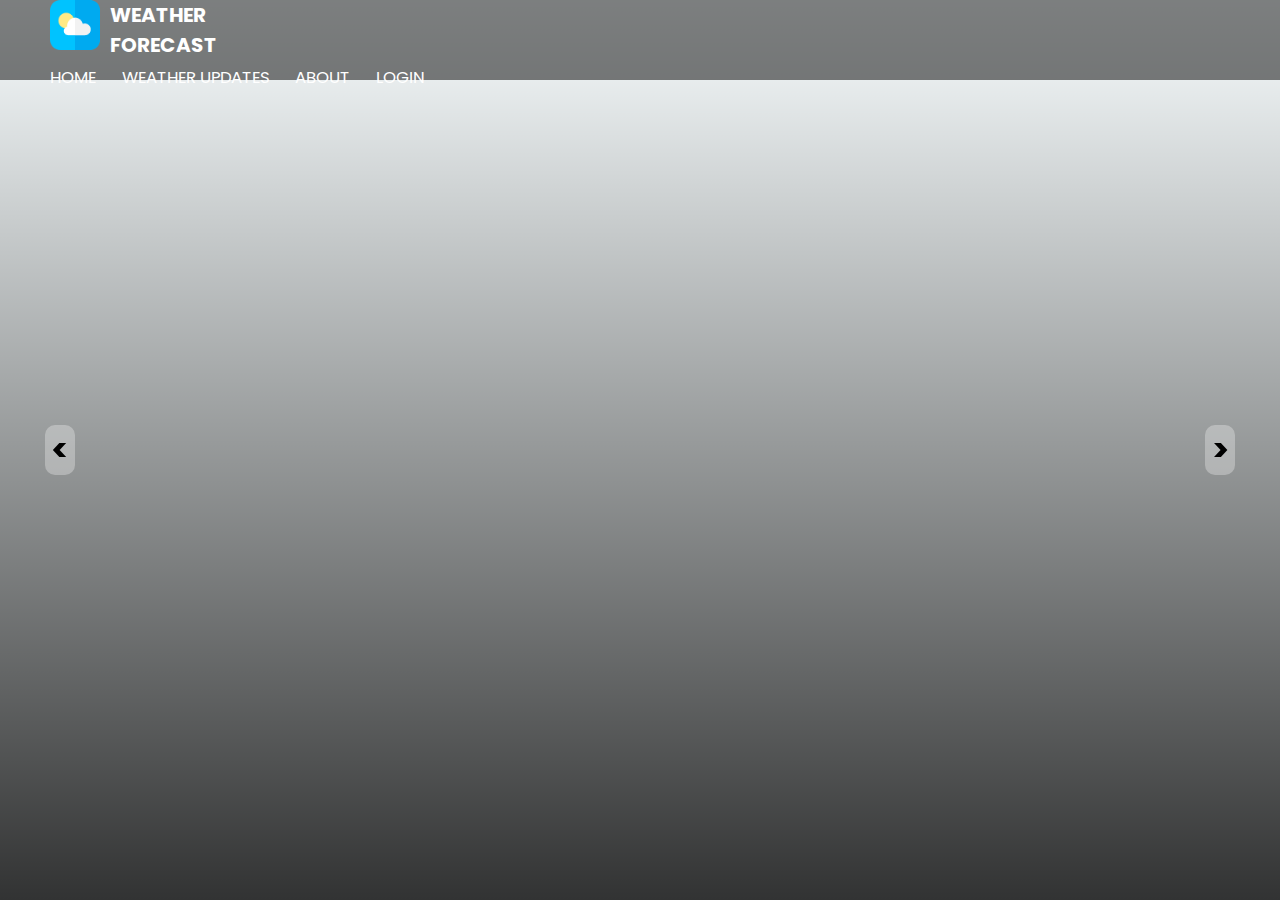
==== index.html @ 63fbf689 "Started making Index page" ====
<!DOCTYPE html>
<html lang="en">
<head>
    <meta charset="UTF-8">
    <meta name="viewport" content="width=device-width, initial-scale=1.0">
    <title>Weather Forecast</title>
    <link rel="stylesheet" href="style.css">
    <link rel="stylesheet" href="https://cdn.jsdelivr.net/npm/bootstrap-icons@1.11.3/font/bootstrap-icons.min.css">
</head>
<body>
    <header>
        <div class="logo">
            <img src="images/logo.png">
            <h1>WEATHER<br>FORECAST</h1>
        </div>

        <nav>
            <ul>
                <li><a href="./index.html">HOME</a></li>
                <li><a href="./Weatherupdates.html">WEATHER UPDATES</a></li>
                <li><a href="./about.html">ABOUT</a></li>
                <li><a href="./login.html">LOGIN</a></li>
                </ul>
            <img src="images/icons8-menu-32.png" alt="" srcset="" onclick="menubar()">
        </nav>
    </header>

    <div class="slider">
        <div class="slide-contain">
        <div class="container" style="
    background-image: url(images/tokyo1.webp);">
            <div class="information">
                <h2 id="City">TOKYO</h2>
                <p>Tokyo has a humid subtropical climate and four distinct seasons. The summer months (June to August) are hot and sticky due to an unpleasant level of humidity, while winters (December to February) can get fairly cold
                </p>
                <button class="btn">Get Started</button>
            </div>

            <div class="weatherdetails">
                <div class="detail">
                    <img src="images/thermometer.png" alt="">
                    <h1>Temperature</h1>
                    <h3 id="temp1">30°C</h3>
                </div>
                <div class="detail">
                    <img src="images/humidity.png" alt="">
                    <h1>Humidity</h1>
                    <h3 id="humidity1">40%</h3>
                </div>
                <div class="detail" style="margin-top: 4vw;">
                    <img src="images/windy.png" alt="">
                    <h1>Wind Speed</h1>
                    <h3 id="speed1">20kmph</h3>
                </div>
                <div class="detail" style="margin-top: 4vw;">
                    <img src="images/airpressure.png" alt="">
                    <h1>Air pressure</h1>
                    <h3 id="pressure1">0</h3>
                </div>
            </div> 
        </div>

        <div class="container" style="
    background-image: url(images/mumbai.webp);">
            <div class="information">
                <h2 id="City">MUMBAI</h2>
                <p>Tokyo has a humid subtropical climate and four distinct seasons. The summer months (June to August) are hot and sticky due to an unpleasant level of humidity, while winters (December to February) can get fairly cold
                </p>
                <button class="btn">Get Started</button>
            </div> 

            <div class="weatherdetails">
                <div class="detail">
                    <img src="images/thermometer.png" alt="">
                    <h1>Temperature</h1>
                    <h3 id="temp2">30°C</h3>
                </div>
                <div class="detail">
                    <img src="images/humidity.png" alt="">
                    <h1>Humidity</h1>
                    <h3 id="humidity2">40%</h3>
                </div>
                <div class="detail" style="margin-top: 4vw;">
                    <img src="images/windy.png" alt="">
                    <h1>Wind Speed</h1>
                    <h3 id="speed2">20kmph</h3>
                </div>
                <div class="detail" style="margin-top: 4vw;">
                    <img src="images/airpressure.png" alt="">
                    <h1>Air pressure</h1>
                    <h3 id="pressure2">0</h3>
                </div>
            </div>
        </div>

        <div class="container" style="
    background-image: url(images/new_york.jpg);">
            <div class="information">
                <h2 id="City">CALIFORNIA</h2>
                <p>Tokyo has a humid subtropical climate and four distinct seasons. The summer months (June to August) are hot and sticky due to an unpleasant level of humidity, while winters (December to February) can get fairly cold
                </p>
                <button class="btn">Get Started</button>
            </div>

            <div class="weatherdetails">
                <div class="detail">
                    <img src="images/thermometer.png" alt="">
                    <h1>Temperature</h1>
                    <h3 id="temp3">30°C</h3>
                </div>
                <div class="detail">
                    <img src="images/humidity.png" alt="">
                    <h1>Humidity</h1>
                    <h3 id="humidity3">40%</h3>
                </div>
                <div class="detail" style="margin-top: 4vw;">
                    <img src="images/windy.png" alt="">
                    <h1>Wind Speed</h1>
                    <h3 id="speed3">20kmph</h3>
                </div>
                <div class="detail" style="margin-top: 4vw;">
                    <img src="images/airpressure.png" alt="">
                    <h1>Air pressure</h1>
                    <h3 id="pressure3">0</h3>
                </div>
            </div> 
        </div>
    </div>
    <div class="position">
        <div class="left" onclick="previous()"><h1> < </h1></div>
        <div class="right" onclick="nextt()"><h1>></h1></div>
    </div>

</div>
---- style.css ----
@import url('https://fonts.googleapis.com/css2?family=Poppins:ital,wght@0,100;0,200;0,300;0,400;0,500;0,600;0,700;0,800;0,900;1,100;1,200;1,300;1,400;1,500;1,600;1,700;1,800;1,900&display=swap');

*{
    margin: 0;
    padding: 0;
    box-sizing: border-box;
    font-family: "Poppins";
}
body{
    background-color: rgb(249, 254, 255);
}


/* ------INDEX------------*/



/* -----Navigation Bar------- */

.flexbox{
    display: flex;
    justify-content: center;
    align-items: center;
}
header{
    padding: 0 50px;
    width: 100%;
    height:80px;
    /* display: flex;
    justify-content: space-between; */
    align-items: center;
    background-color: rgba(0,0,0,.5);
    position: absolute;
    z-index: 10;
}
.logo{
    display: flex;
    /* align-items: center; */
    gap:10px;
}
.logo img{
    width: 50px;
    height: 50px;
}
.logo h1{
    font-size: 20px;
    color:white;
}

nav{
    width:auto;
}

nav ul{
    list-style: none;
    border-radius: 10px;
    display: flex;
    gap:2vmax;
}
nav ul li{
    display: inline-block;
    padding: 5px 0vmax;
    position: relative;
}
nav ul li::before{
    content:'';
    position: absolute;
    width: 0px;
    height: 2px;
    background-color: #FF5656;
    bottom: 0;
    left: 0px;
    border-radius: 20px;
    transition: .5s;
}
nav ul li:hover::before{
    width: 100%;
}
nav ul li a{
    text-decoration: none;
    color: white;
    font-size: 1.3vmax;
    transition: .5s;
}
nav ul li:hover a{
    color: #FF5656;
}

nav img{
    background-color: rgba(0,0,0,0.5);
    border-radius: 50%;
    width: 35px;
    height: 35px;
    transition: 0.5s;
    position: absolute;
    margin-top: -15px;
    padding: 4px;
    display: none;
    margin-left: -8vw;
}
nav img:hover{
    background-color: rgba(0,0,0,0.7);
}

@media (max-width:800px) {
    nav ul li{
        display: block;
    }
    nav ul{
        position: absolute;
        margin-left: -15vmax;
        text-align: center;
        margin-top: 20px;
        backdrop-filter: blur(5px);
        background-color: rgba(255,255,255,.1);
        height: auto;
        width:132px;
        display: none;
    }
    nav ul li a{
        font-size: 12px;
    }
    nav img{
        display: block;
    }
    
}
.slider{
    width: 100%;
    height:100vh;
    position: relative;
    display: flex;
    justify-content: center;
    align-items: center;
    overflow: hidden;
}
.container{
    width: 100vw;
    height:100%;
    background-size: cover;
    display: flex;
    justify-content: center;
    align-items: center;
    gap: 1vw;
    position: relative;
    z-index: 0;
    overflow: hidden;
}
.slide-contain{
    width: 300vw;
    height:100vh;
    display: flex;
    position: absolute;
    transition: 1s;
    transition-timing-function: ease-in-out;
    left: 0;
}
.container::before,.updatecontainer::before{
    content: '';
    position: absolute;
    width: 100%;
    height: 100%;
    background: linear-gradient(transparent,rgba(0,0,0,.8));
    z-index: -1;
    animation: glowup .5s linear forwards;
}
@keyframes glowup {
    0%{
        opacity: 0;
        transform: translateY(40px);
    }
    100%{
        transform: translateX(0px);
        opacity: 1;
    }
}

.information{
    width: 50vmax;
    color:white;
    padding: 20px;
    margin-top: 170px;
    animation: glowup .5s ease-in-out forwards;
    opacity: 0;
    animation-delay: 0.5s;
}
.information h2{
    font-size: 5vmax;
    padding-bottom: 20px;
}

.information p{
    font-size: 1.4vmax;
    text-align: justify;
}
button.btn{
    float:right;
    width: 200px;
    height:35px;
    border-radius: 30px;
    border: 1px solid white;
    background-color: rgba(0,0,0,.2);
    backdrop-filter: blur(10px);
    color:white;
    margin-top: 30px;
    font-size: 20px;
    transition: .5s;
}
button.btn:hover{
    background-color: #ff3232;
}

.weatherdetails{
    /* display: grid;
    grid-template-columns: 20vw 20vw; */
    margin-top: 170px;
    color:white;
    animation: glowup .5s ease-in-out forwards;
    animation-delay: 1s;
    opacity: 0;
}

.weatherdetails .detail{
    width: 20vw;
    height:150px;
    display: flex;
    justify-content: center;
    align-items: center;
    flex-direction: column;
}
.weatherdetails .detail img{
    width:5vmax;
    height: 5vmax;
    color:white;
}
.weatherdetails .detail h1{
    font-size: 2vmax;
    margin-top: 5px;
}
.weatherdetails .detail h3{
    font-size: 3vmax;
    margin-top: 5px;
}
.slider .position{
    position: absolute !important;
    display: flex;
    justify-content: space-between;
    width: 93vw;
}
.slider .position div{
    background-color: rgba(255,255,255,0.3);
    width:30px;
    height: 50px;
    display: flex;
    justify-content: center;
    align-items: center;
    border-radius: 10px;
    transition: .5s;
}
.slider .position div:hover{
    background-color: rgba(255,255,255,0.5);
}
.slider .position div h1{
    pointer-events: none;
}

@media (max-width:800px) {
    .container{
        flex-direction: column;
        gap: 0;
    }
    .container .information{
        margin-top: 70px;
    }
    .container .information{
        width: 80vw;
    }
    .container .information p{
        font-size: 2.2vmax;
    }
    .container .weatherdetails{
        grid-template-columns: 20vw 20vw 20vw 20vw;
        margin-top: 0;

    }
    .container .weatherdetails .detail{
        margin-top: 0 !important;
    }
}
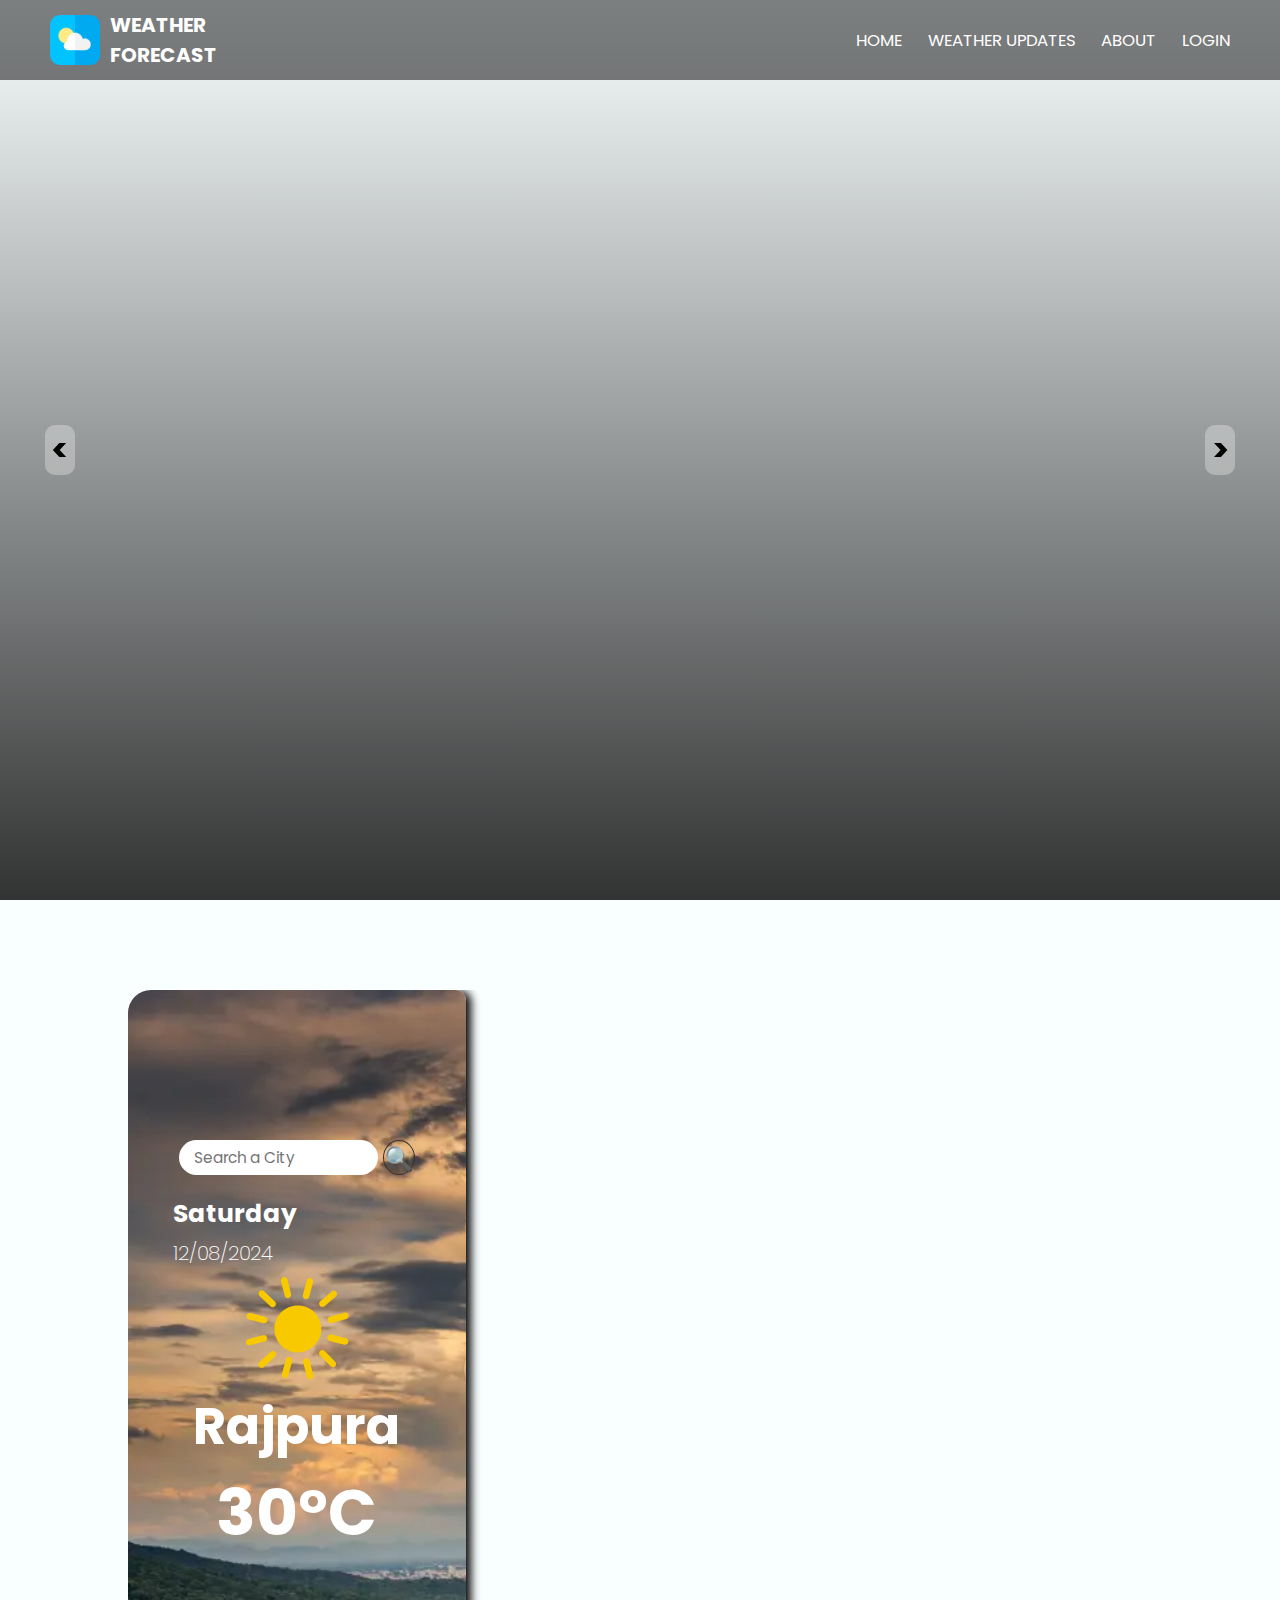
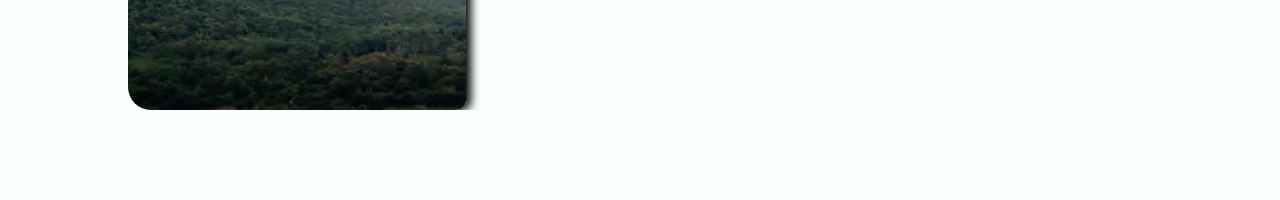
==== commit cd2bb5ca: "Enchanced the previous code by managing the grid and added the searchbox" ====
--- a/index.html
+++ b/index.html
@@ -130,5 +130,33 @@
         <div class="left" onclick="previous()"><h1> < </h1></div>
         <div class="right" onclick="nextt()"><h1>></h1></div>
     </div>
+</div>
 
-</div>+<div class="weather-section">
+    <div class="template flexbox">
+        <div class="box flexbox">
+            <div class="searchbox flexbox">
+                <form action=""><input type="text" placeholder="Search a City" id="cityname"></form><div class="search" id="searchbtn"><h4>&#128269;</h4></div>
+            </div>
+
+            <div class="date">
+                <h2 class="day" style="font-size: 25px; font-weight: 700; margin-top: 20px;" id="day1">Saturday</h2>
+                <h2 id="date1">12/08/2024</h2>
+            </div>
+
+            <div class="weatherimage flexbox">
+                <img src="images/clear.svg" alt="" id="weatherimg">
+            </div>
+
+            <div class="city" id="cityname">
+                <h1 id = "city">Rajpura</h1>
+            </div>
+            <div class="temperature" id="temp">
+                <h1>30°C</h1>
+            </div>
+        </div>
+    </div>
+</div>
+
+</body>
+</html>--- a/style.css
+++ b/style.css
@@ -26,8 +26,8 @@
     padding: 0 50px;
     width: 100%;
     height:80px;
-    /* display: flex;
-    justify-content: space-between; */
+    display: flex;
+    justify-content: space-between;
     align-items: center;
     background-color: rgba(0,0,0,.5);
     position: absolute;
@@ -35,7 +35,7 @@
 }
 .logo{
     display: flex;
-    /* align-items: center; */
+    align-items: center;
     gap:10px;
 }
 .logo img{
@@ -211,8 +211,8 @@
 }
 
 .weatherdetails{
-    /* display: grid;
-    grid-template-columns: 20vw 20vw; */
+    display: grid;
+    grid-template-columns: 20vw 20vw;
     margin-top: 170px;
     color:white;
     animation: glowup .5s ease-in-out forwards;
@@ -287,3 +287,149 @@
         margin-top: 0 !important;
     }
 }
+
+
+.weather-section{
+    width: 100%;
+    height:100vh;
+    display: flex;
+    justify-content: center;
+    align-items: center;
+}
+.template{
+    width: 80%;
+    height:80%;
+    border-radius: 23px;
+    overflow: hidden;
+    position: relative;
+    animation: appear linear;
+    animation-timeline: view();
+    animation-range: entry 0 cover 24%;
+}
+
+.box{
+    width: 33%;
+    height: 80vh;
+    background: url(images/sunnyimage.webp);
+    background-size: cover;
+    border-radius: 10px;
+    box-shadow: 5px 1px 10px black;
+    padding: 0px 5%;
+    flex-direction: column;
+    position: absolute;
+    left: 0;
+    z-index: 2;
+}
+.searchbox{
+    gap:2%;
+    margin-top:0px;
+    margin-top: 0px;
+    width: 100%;
+}
+.searchbox form{
+    width: 100%;
+}
+.searchbox form input{
+    border: none;
+    width: 100%;
+    height:35px;
+    border-radius: 20px;
+    padding-left: 15px;
+    font-size: 1.2vmax;
+}
+.searchbox div{
+    width: 35px;
+    height: 35px;
+    font-size: 24px;
+    border-radius: 50%;
+    border:1px solid #333;
+    transition: .5s;
+}
+.searchbox div h4{
+    pointer-events: none;
+}
+.searchbox div:hover{
+    background-color: #ff3232;
+}
+.weatherimage{
+    margin-top: 0px;
+    height: 120px;
+}
+.weatherimage img{
+    width:150px;
+    height: auto;
+}
+
+.date h2{
+    color: white;
+    font-size: 20px;
+    font-weight: 200;
+    margin-left: -50%;
+    pointer-events: none;
+    margin-top: 5px;
+}
+
+.city h1{
+    color: white;
+    pointer-events: none;
+    font-size: 4vmax;
+}
+
+.temperature h1{
+    font-size: 5vmax;
+    color:white;
+    pointer-events: none;
+    margin-top: 0px;
+}
+
+
+
+
+
+
+
+
+/* -----About------- */
+
+.about-container{
+    width: 100%;
+    height: 100vh;
+    background: url(images/sunnyimage.jpg);
+    background-size: cover;
+    padding: 80px;
+    color: white;
+}
+.about-container .precise{
+    width: 40vw;
+    margin-top: 80px;
+}
+.precise h1{
+    font-size: 4vmax;
+    padding: 20px 0;
+    line-height: 60px;
+}
+.precise h1 span{
+    color:#ffa6a6;
+}
+.precise p{
+    font-size: 2vmax;
+    line-height: 34px;
+}
+.about-container .weather-image{
+    margin-top: 80px;
+}
+.about-container .weather-image img{
+    width: 35vw;
+}
+
+/* -----Weather-update------- */
+
+.updatecontainer{
+    width: 100%;
+    min-height: 100vh;
+    background: url(images/loginbackground.jpg);
+    background-size: cover;
+    position: relative;
+    z-index: -4;
+    overflow: hidden;
+}
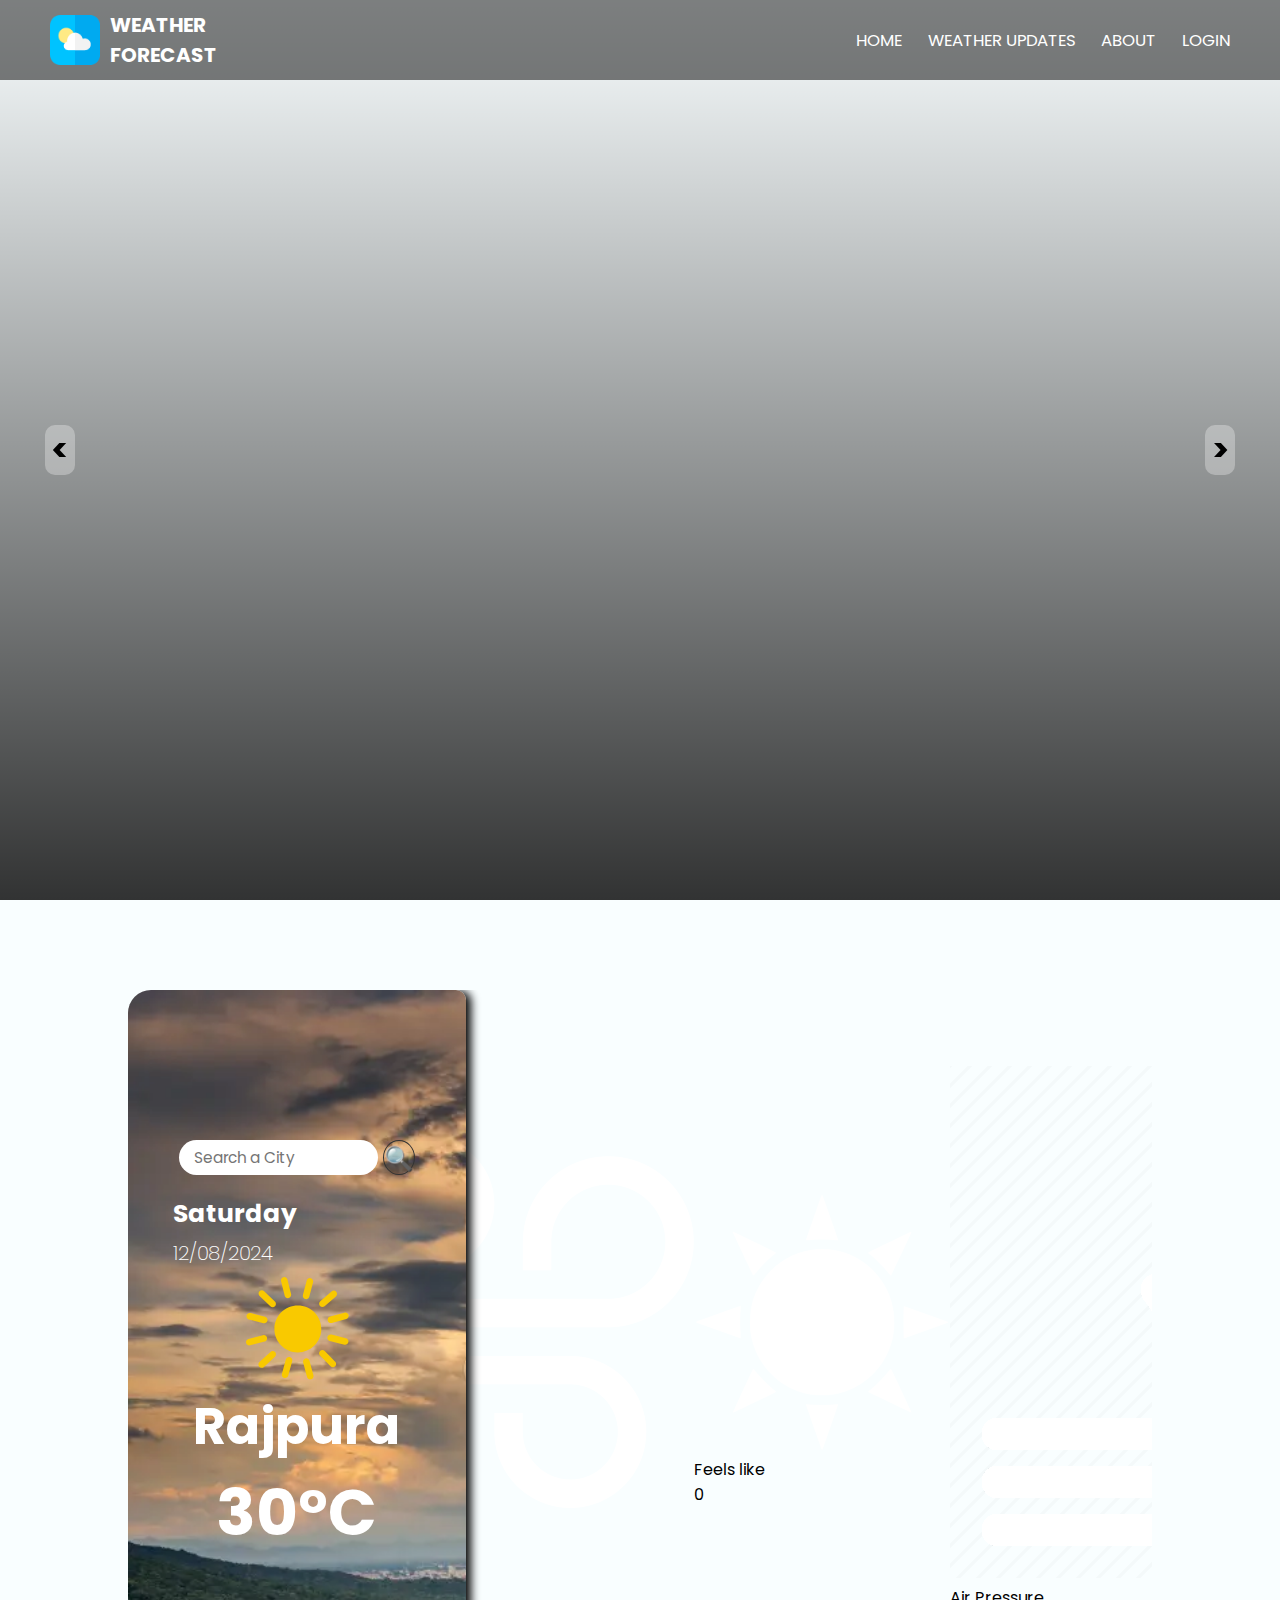
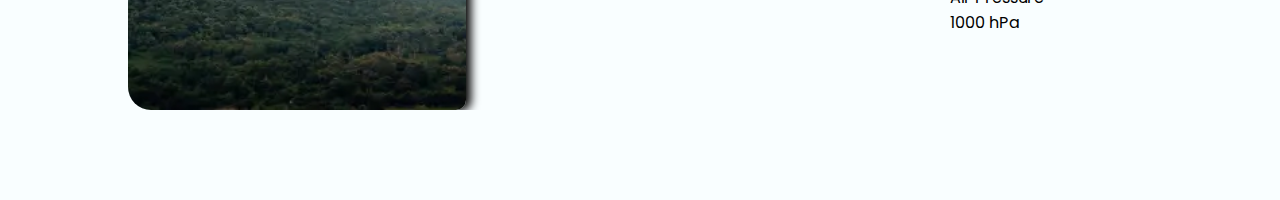
==== commit 642da94b: "Added the Weather Details" ====
--- a/index.html
+++ b/index.html
@@ -155,7 +155,49 @@
                 <h1>30°C</h1>
             </div>
         </div>
+
+        <div class="fourdays flexbox">
+            <h1 style="font-size: 3vmax;"><u>Weather Details</u></h1>
+            <div class="info flexbox">
+                <div class="detail">
+                    <img src="images/cloud.png" alt="">
+                    <p style="font-size: 2vmax;" id="clouds">Mostly Sunny</p>
+                </div>
+
+                <div class="detail">
+                    <img src="images/humidity.png" alt="">
+                    <pre>humidity</pre>
+                    <p id="humidity">40%</p>
+                </div>
+
+                <div class="detail">
+                    <img src="images/windy.png" alt="">
+                    <pre>Wind Speed</pre>
+                    <p id="speed">20kmph</p>
+                </div>
+
+                <div class="detail">
+                    <img src="images/uv.png" alt="">
+                    <pre>Feels like</pre>
+                    <p id="uv">0</p>
+                </div>
+
+                <div class="detail">
+                    <img src="images/airpressure.png" alt="">
+                    <pre>Air Pressure</pre>
+                    <p id="pressure">1000 hPa</p>
+                </div>
+
+                <div class="detail">
+                    <img src="images/visible.png" alt="">
+                    <pre>Visibility</pre>
+                    <p id="Visibility">5km</p>
+                </div>
+            </div>
+
     </div>
+
+</div>
 </div>
 
 </body>
--- a/style.css
+++ b/style.css
@@ -421,6 +421,45 @@
 .about-container .weather-image img{
     width: 35vw;
 }
+.Goalsection{
+    width: 100%;
+    height:auto;
+    padding-top: 40px;
+    padding-bottom: 70px;
+    flex-direction: column;
+    font-size: 1.4vmax;
+}
+.ourstory{
+    gap:10vw;
+    padding-top: 50px;
+}
+.ourstory .info{
+    width: 40vw;
+}
+.ourstory .info h1{
+    font-size: 2.4em;
+}
+.ourstory .info p{
+    font-size: 1em;
+    padding-top: 20px;
+    text-align: left;
+}
+.ourstory .info ul{
+    padding-top: 20px;
+    margin-left: 2vw;
+}
+.ourstory .info ul li{
+    font-size: 1em;
+}
+.ourstory .image img{
+    width: 27vw;
+    border-radius: 20px;
+    transition: .5s;
+}
+.ourstory .image img:hover{
+    box-shadow: 2px 2px 10px black;
+}
+
 
 /* -----Weather-update------- */
 
@@ -433,3 +472,106 @@
     z-index: -4;
     overflow: hidden;
 }
+
+
+/* ------------login-------*/
+.login-container{
+    width: 100%;
+    height:100vh;
+    background: url(images/yo.gif);
+    background-size: cover;
+    display: flex;
+    justify-content: center;
+    align-items: center;
+    position: relative;
+}
+
+
+.center{
+    margin-top: 70px;
+    width: 400px;
+    background: rgba(0,0,0,0.1);
+    backdrop-filter: blur(20px);
+    border-radius: 10px;
+    box-shadow: 10px 10px 15px rgba(0,0,0,0.05);
+    border: 1px solid white;
+}
+
+.center h1{
+    text-align: center;
+    padding: 20px 0;
+    border-bottom: 1px solid silver;
+    color: white;
+}
+.center form{
+    padding: 0 40px;
+    box-sizing: border-box;
+}
+form .txt_field{
+    position: relative;
+    border-bottom: 2px solid #adadad;
+    margin: 30px 0;
+}
+.txt_field input{
+    width: 100%;
+    padding: 0 5px;
+    height: 40px;
+    font-size: 16px;
+    border: none;
+    background: none;
+    outline: none;
+    color: white;
+}
+.txt_field input::placeholder{
+    color:white;
+}
+.txt_field span{
+    content: '';
+    position: absolute;
+    top: 40px;
+    left: 0;
+    width: 0%;
+    height: 2px;
+    background: #2691d9;
+    transition: .5s;
+}
+.txt_field:hover span{
+    width: 100%;
+}
+.pass{
+    margin: -5px 0 20px 5px;
+    color: #ffffff;
+    cursor: pointer;
+}
+.pass:hover{
+    text-decoration: underline;
+}
+input[type="submit"]{
+    width: 100%;
+    height: 50px;
+    border: 1px solid;
+    background: #2691d9;
+    border-radius: 25px;
+    font-size: 18px;
+    color: #e9f4fb;
+    font-weight: 700;
+    cursor: pointer;
+    outline: none;
+}
+input[type="submit"]:hover{
+    border-color: #2691d9;
+    transition: .5s;
+}
+.signup_link{
+    margin: 30px 0;
+    text-align: center;
+    font-size: 16px;
+    color: #b8b8b8;
+}
+.signup_link a{
+    color: #2691d9;
+    text-decoration: none;
+}
+.signup_link a:hover{
+    text-decoration: underline;
+}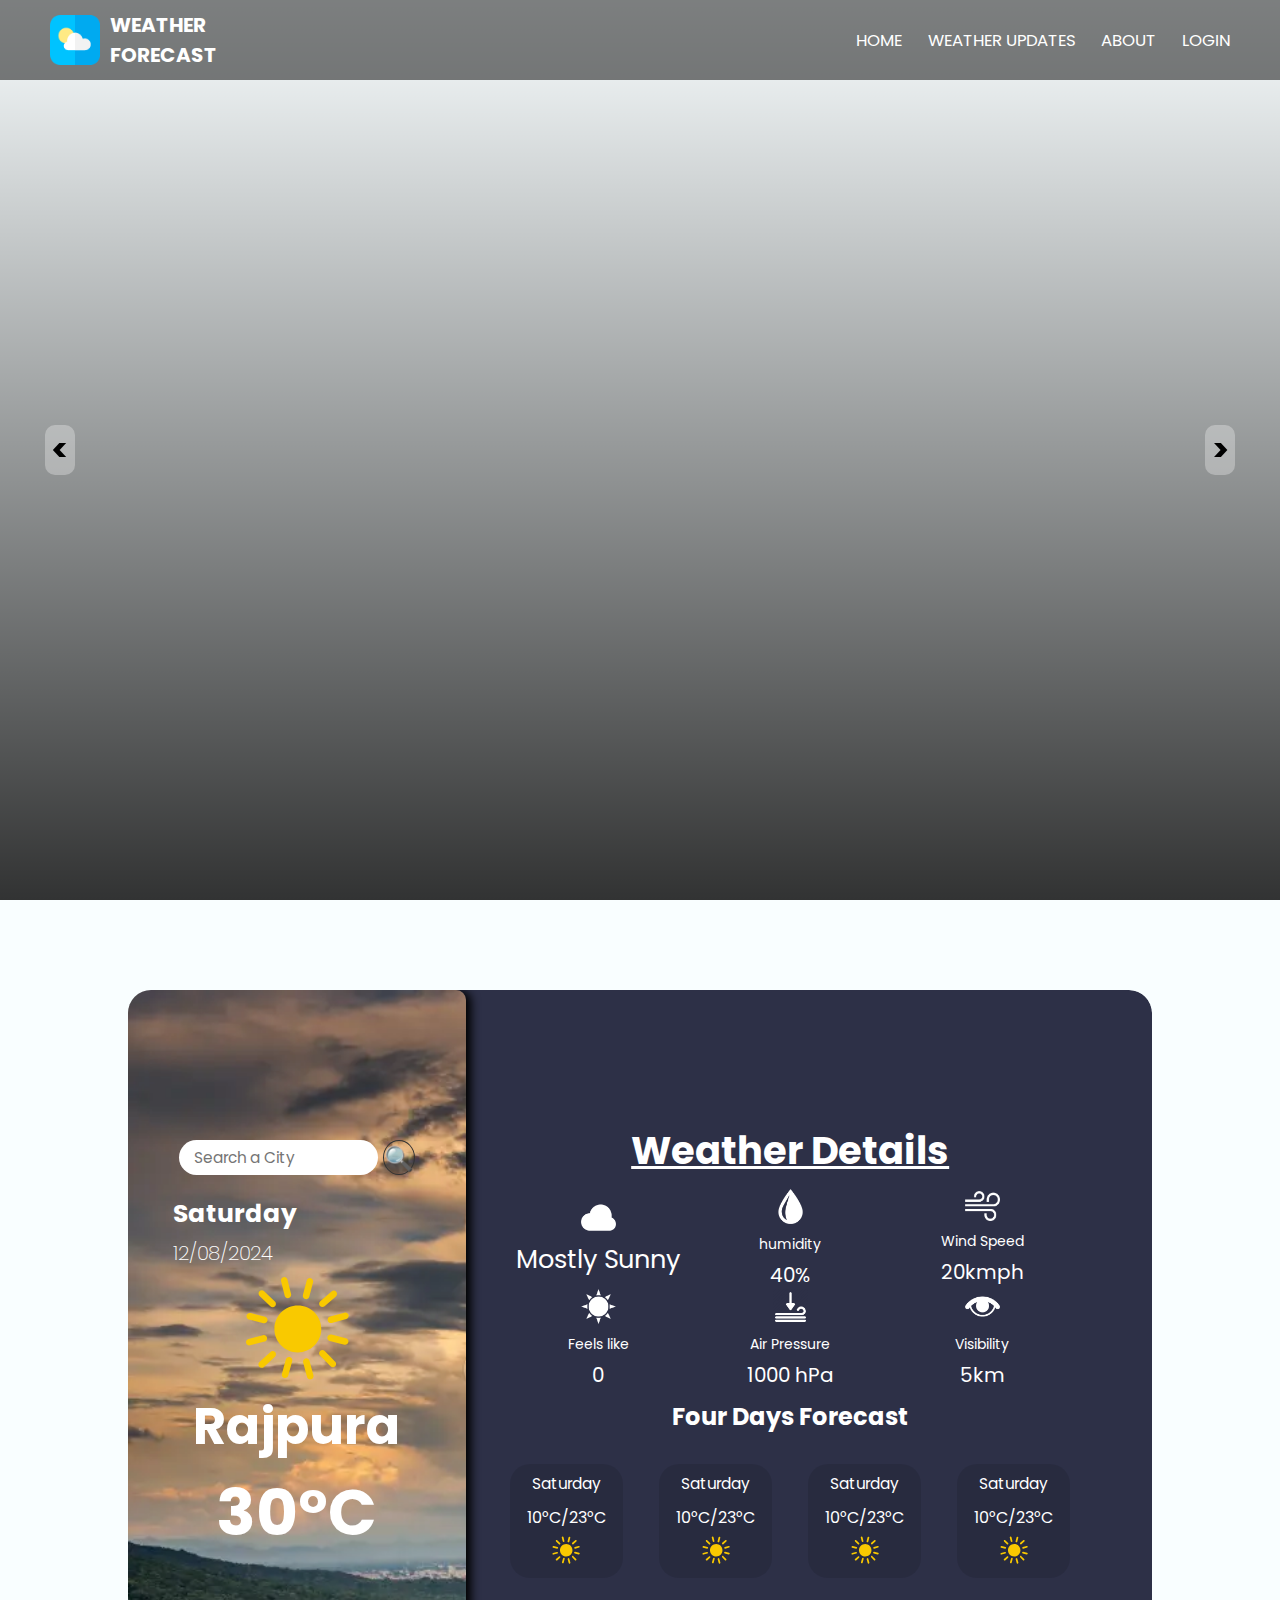
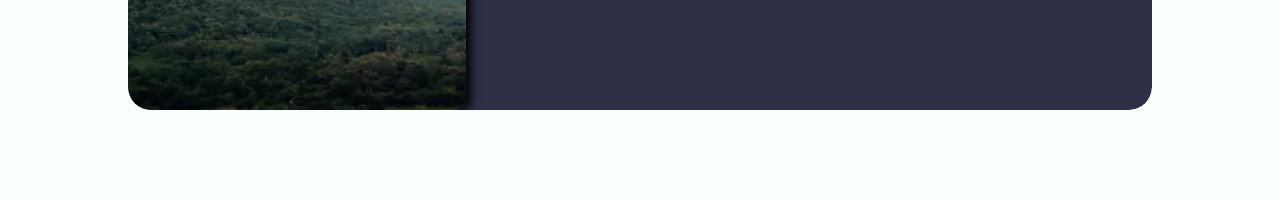
==== commit 7be13dd2: "Created the four days forecast page" ====
--- a/index.html
+++ b/index.html
@@ -17,7 +17,7 @@
         <nav>
             <ul>
                 <li><a href="./index.html">HOME</a></li>
-                <li><a href="./Weatherupdates.html">WEATHER UPDATES</a></li>
+                <li><a href="./weather-update.html">WEATHER UPDATES</a></li>
                 <li><a href="./about.html">ABOUT</a></li>
                 <li><a href="./login.html">LOGIN</a></li>
                 </ul>
@@ -194,7 +194,33 @@
                     <p id="Visibility">5km</p>
                 </div>
             </div>
-
+            <h2 class="heading">Four Days Forecast</h2>
+                <div class="forecast flexbox">
+                    
+                    <div class="weatherday flexbox">
+                        <p class="day">Saturday</p>
+                        <p class="temperature"><span class="lower">10°C</span>/<span class="upper">23°C</span></p>
+                        <img src="images/clear.svg" alt="">
+                    </div>
+
+                    <div class="weatherday flexbox">
+                        <p class="day">Saturday</p>
+                        <p class="temperature"><span class="lower">10°C</span>/<span class="upper">23°C</span></p>
+                        <img src="images/clear.svg" alt="">
+                    </div>
+
+                    <div class="weatherday flexbox">
+                        <p class="day">Saturday</p>
+                        <p class="temperature"><span class="lower">10°C</span>/<span class="upper">23°C</span></p>
+                        <img src="images/clear.svg" alt="">
+                    </div>
+
+                    <div class="weatherday flexbox">
+                        <p class="day">Saturday</p>
+                        <p class="temperature"><span class="lower">10°C</span>/<span class="upper">23°C</span></p>
+                        <img src="images/clear.svg" alt="">
+                    </div>
+                </div>
     </div>
 
 </div>
--- a/style.css
+++ b/style.css
@@ -125,6 +125,9 @@
     }
     
 }
+
+/* -------Slider Container--------*/
+
 .slider{
     width: 100%;
     height:100vh;
@@ -289,6 +292,10 @@
 }
 
 
+
+/* ------ Search Box ---------*/
+
+
 .weather-section{
     width: 100%;
     height:100vh;
@@ -382,14 +389,305 @@
     margin-top: 0px;
 }
 
-
-
-
-
-
-
-
-/* -----About------- */
+.fourdays{
+    width: 70.67%;
+    height:80vh;
+    background-color: #2D3047;
+    color: white;
+    flex-direction: column;
+    position: absolute;
+    right: 0;
+    border-radius: 23px;
+}
+.fourdays .info{
+    display: grid;
+    grid-template-columns: 15vmax 15vmax 15vmax;
+    margin-left: 0px;
+}
+.fourdays .info .detail{
+    display: flex;
+    justify-content: center;
+    align-items: center;
+    flex-direction: column;
+    height:80px;
+    width: 15vmax;
+    margin-top: 20px;
+}
+.fourdays .info .detail img{
+    width:35px;
+}
+
+.fourdays .info .detail pre{
+    font-size: 14px;
+    margin-top: 10px;
+}
+.fourdays .info .detail p{
+    font-size: 20px;
+    margin-top: 5px;
+}
+
+.fourdays h2{
+    margin-top: 20px;
+}
+
+.forecast{
+    flex-direction: row;
+    width: 100%;
+    margin-top: 30px;
+    gap:5%;
+}
+
+.weatherday{
+    flex-direction: column;
+    padding: 8px 7px;
+    background-color: rgba(0,0,0,0.1);
+    border-radius: 20px;
+    transition: .5s;
+}
+.weatherday:hover{
+    background-color: rgba(0,0,0,.25);
+}
+
+.weatherday img{
+    width: 40px;
+    margin-top: -10px;
+    pointer-events: none;
+}
+.weatherday p.day{
+    font-size: 1.2vw;
+    pointer-events: none;
+}
+.weatherday p.temperature{
+    margin: 10px;
+    pointer-events: none;
+}
+.about{
+    width: 100%;
+    height:auto;
+    display: flex;
+    align-items: center;
+    flex-direction: column;
+    padding: 30px 0;
+    padding-bottom: 3vw;
+}
+.about h1{
+    font-size: 50px;
+    text-decoration: underline;
+}
+.about p{
+    width: 80vw;
+    font-size: 20px;
+    text-align: justify;
+    margin-top: 50px;
+    color: rgb(32, 28, 28);
+    height:auto;
+} 
+
+.reviewpage{
+    width: 100%;
+    height: 95vh;
+    background: rgba(0,0,0,.6);
+    position: relative;
+    overflow: hidden;
+    gap: 10vw;
+    flex-wrap: wrap;
+}
+.reviewpage::before{
+    content: '';
+    position: absolute;
+    width: 100%;
+    height: 100%;
+    background: url(images/deskbg.jfif);
+    background-size: cover;
+    z-index: -1;
+    filter: blur(3px);
+}
+.addheading{
+    width: 40vw;
+    font-size: 1.3vw;
+}
+.addheading h1{
+    font-size: 3em;
+    background: linear-gradient(45deg,#ff5a5a,#56bbff);
+    background-clip: text;
+    color: transparent;
+}
+.addheading p{
+    color: white;
+}
+
+.reviewbox{
+    width: 30vmax;
+    background-color: rgba(255,255,255,1);
+    height: auto;
+    border-radius: 20px;
+    position: relative;
+    color: #000;
+    padding: 20px 0;
+    flex-direction: column;
+}
+
+.reviewbox h2{
+    font-size: 2vmax;
+    padding-bottom: 10px;
+}
+.addheading span{
+    font-size: 2vmax;
+}
+.reviewbox .star{
+    gap: 2vw;
+    font-size: 30px;
+}
+.reviewbox form{
+    width: 80%;
+}
+.reviewbox form input[type="text"],.reviewbox form textarea{
+    width: 100%;
+    border-radius: 20px;
+    border: 1px solid black;
+    height: 35px;
+    padding: 10px;
+    margin-top: 10px;
+}
+.reviewbox form textarea{
+    height: 100px;
+    width: 100%;
+}
+
+
+
+@media (max-width:1130px) {
+    .forecast{
+        gap:.3vw;
+    }
+}
+@media (max-width:1020px){
+    .weather-section{
+        height: 190vh;
+    }
+    .template{
+        height: 158vh;
+        overflow: visible;
+    }
+    .box{
+        top:0;
+        width: 100%;
+        box-shadow: 0px 10px 15px black;
+    }
+    .fourdays{
+        top: 0;
+        margin-top: 70vh;
+        left: 0;
+        width: 100%;
+        height: auto;
+        padding-top: 100px;
+        padding-bottom: 20px;
+    }
+    .forecast{
+        gap:4vw;
+    }
+}
+
+@media (max-width:800px) {
+    .template{
+        height: 178vh;
+    }
+    .box{
+        height: 60vh;
+    }
+    .fourdays{
+        margin-top: 50vh;
+    }
+    .fourdays .info{
+        grid-template-columns: 30vmax 30vmax;
+    }
+    .fourdays .info .detail{
+        width: 30vmax;
+    }
+    .forecast{
+        display: grid;
+        grid-template-columns: 20vmax 20vmax;
+    }
+    .weatherday p.day{
+        font-size: 20px;
+    }
+
+    .reviewpage{
+        height: 150vh;
+        flex-direction: column;
+    }
+    .addheading{
+        font-size: 3vw;
+        width: 80%;
+    }
+    .reviewbox{
+        width: 80%;
+    }
+    .reviewbox h2{
+        font-size: 6vw;
+    }
+    .addheading span{
+        font-size: 3vmax;
+    }
+}
+
+@media (max-width:400px) {
+    .container .weatherdetails{
+        display: grid;
+        grid-template-columns: 30vw 30vw;
+        margin-left: 0vmax;
+    }
+    .weatherdetails .detail{
+        width: 30vw;
+        height: auto;
+        padding-bottom: 20px;
+    }
+    .weatherdetails .detail img{
+        width: 10vw;
+        height: auto;
+    }
+    .weatherdetails .detail h1{
+        display: none;
+    }
+    .fourdays .info{
+        grid-template-columns: 15vmax 15vmax;
+        margin-left: 7.5vw;
+    }
+    .fourdays .info .detail{
+        width: 15vmax;
+    }
+    .forecast{
+        display: grid;
+        grid-template-columns: 14vmax 14vmax;
+    }
+    .about p{
+        font-size: 15px;;
+    }
+    .reviewpage{
+        height: 120vh;
+    }
+    .reviewpage p{
+        font-size: 2vmax;
+    }
+}
+
+@keyframes appear{
+    from{
+        opacity: 0;
+        transform: scale(0.5);
+    }
+    to{
+        opacity: 1;
+        transform: scale(1);
+    }
+}
+
+
+/* ---------About---------*/
+
+
+
+
 
 .about-container{
     width: 100%;
@@ -421,6 +719,7 @@
 .about-container .weather-image img{
     width: 35vw;
 }
+
 .Goalsection{
     width: 100%;
     height:auto;
@@ -460,8 +759,167 @@
     box-shadow: 2px 2px 10px black;
 }
 
-
-/* -----Weather-update------- */
+.keyfeature{
+    width: 100%;
+    height: auto;
+    padding-top: 80px;
+    padding-bottom: 70px;
+    background-color: rgb(12, 12, 32);
+    color: white;
+    font-size: 1.4vmax;
+}
+.keyfeature .hiusers{
+    width: 40%;
+    margin-left:10%;
+    position: sticky;
+    top:0;
+    margin-top: -100vw;
+}
+.keyfeature .hiusers img{
+    width:30vw;
+    margin-left: -7vw;
+    margin-top: -3vw;
+}
+.keyfeature .hiusers h1{
+    font-size: 3em;
+}
+.keyfeature .hiusers h2{
+    font-size: 1.4em;
+}
+.keyfeature .hiusers h3{
+    font-size: 1em;
+}
+.keyfeature .feature{
+    width: 50%;
+    flex-direction: column;
+    gap:10vw;
+}
+.feature .featurebox{
+    width: 35vw;
+    padding: 1vw;
+    height:250px;
+    background-color: white;
+    border-radius: 10px;
+    color:black;
+    box-shadow: -2px -2px 5px rgb(0, 0, 0);
+    animation: appear linear;
+    animation-timeline: view();
+    animation-range: entry 0 cover 40%;
+}
+.featurebox p{
+    font-size: 0.7em;
+    font-weight: 700;
+}
+.featurebox .btna{
+    width: 50%;
+    height: 40px;
+    margin-top: 10px;
+    float: right;
+    background-color: white;
+    border: none;
+    transition: 0.5s;
+    border-radius: 9px;
+    font-size: 1.78vmax;
+}
+.featurebox .btna a{
+    transition: 0.5s;
+}
+.featurebox .btna:hover{
+    background-color: black;
+}
+.featurebox .btna:hover a{
+    color: white;
+}
+
+.technologies{
+    width: 100%;
+    height: 70vh;
+}
+@media (max-width:1000px) {
+    .keyfeature .hiusers{
+        margin-top: -120vw;
+    }
+    .feature .featurebox{
+        height: 200px;
+    }
+}
+
+@media (max-width:800px) {
+    .about-container{
+        flex-direction: column;
+        height: 110vh;
+    }
+    .about-container .precise{
+        width: 80vw;
+    }
+    .precise h1{
+        font-size: 6vmax;
+        line-height: 40px;
+    }
+    .precise p{
+        line-height: 23px;
+    }
+    .about-container .weather-image{
+        margin-top: 20px;
+    }
+    .about-container .weather-image img{
+        width: 40vw;
+    }
+
+    .ourstory{
+        flex-direction: column-reverse;
+    }
+    .ourstory:nth-child(2){
+        flex-direction: column;
+    }
+    .ourstory .info{
+        width: 70vw;
+        text-align: center;
+    }
+    .ourstory .info:nth-child(2){
+        text-align: left;
+    }
+    .feature .featurebox{
+        height: 150px;
+        animation: none;
+    }
+    .featurebox p{
+        font-size: 0.76em;
+        font-weight: 700;
+    }
+}
+
+@media (max-width:600px) {
+    .keyfeature{
+        flex-direction: column;
+        height: 210vh;
+    }
+    .keyfeature .hiusers{
+        margin-top: 0;
+        top: 100px;
+        width: 60%;
+    }
+    .feature .featurebox{
+        width: 120%;
+        position: sticky;
+        top:50vh;
+    }
+    .feature{
+        position: sticky;
+        top: 65vh;
+        margin-top: 50px;
+    }
+    .ourstory .info p{
+        font-size: 1.25em;
+    }
+    .ourstory .info ul li{
+        font-size: 1.25em;
+    }
+}
+
+
+
+/* -----------Weather Updates---------*/
 
 .updatecontainer{
     width: 100%;
@@ -470,11 +928,303 @@
     background-size: cover;
     position: relative;
     z-index: -4;
-    overflow: hidden;
-}
-
-
-/* ------------login-------*/
+    overflow: hidden;
+}
+
+.livelocate{
+    width: 100%;
+    height: 100vh;
+    flex-direction: column;
+    background-color: #a4c5db;
+}
+.livelocate h1{
+    font-size: 3vmax;
+}
+
+.contain h2{
+    font-size: 1.7vmax;
+}
+.detailss table tr td{
+    color: black;
+    font-weight: 800;
+    font-size: 13px;
+}
+.detailss img{
+    width:100px;
+}
+.contain{
+    gap: 5%;
+}
+.detailss{
+    width: 40%;
+    flex-direction: column;
+}
+.detailss table{
+    position: relative;
+    margin-left: 0%;
+}
+.map{
+    width: 40%;
+    height: auto;
+    flex-direction: column;
+}
+
+.location{
+    margin-top: 20px;
+}
+.location h5{
+    font-size: 1.5em;
+}
+.tables{
+    width: 100%;
+    justify-content: space-between;
+    align-items: flex-start;
+    margin-top: 20px;
+}
+.tables table:nth-child(2) tr{
+    text-align: center;
+}
+.tables table:nth-child(2) tr th{
+    width: 6vw;
+}
+
+.multicity{
+    width: 100%;
+    height: 100vh;
+    flex-direction: column;
+}
+.cities{
+    width: 60%;
+    display: grid;
+    grid-template-columns: 50% 50%;
+    margin-top: 20px;
+}
+.cities div{
+    width: 99%;
+    background-color: #bdd1df;
+    display: flex;
+    justify-content: space-between;
+    align-items: center;
+    padding: 3px 20px;
+    margin-top: 5px;
+}
+.cities div:hover{
+    box-shadow: 1px 1px 4px black;
+}
+.cities div:hover .info{
+    box-shadow: none;
+}
+.cities div .info{
+    width: 30%;
+    display: flex;
+    justify-content: space-between;
+}
+.cities div .info img{
+    width: 30px;
+}
+
+.more-detail{
+    width: 50vw;
+    height: 50vh;
+    background-color: black;
+    position: absolute;
+    display: flex;
+    justify-content: center;
+    align-items: center;
+    margin-top: 10vh;
+    border-radius: 30px;
+    opacity: 0;
+}
+
+.fourday .info{
+    display: grid;
+    grid-template-columns: 15vmax 15vmax 15vmax;
+    margin-left: 0px;
+}
+.fourday .info .detail{
+    display: flex;
+    justify-content: center;
+    align-items: center;
+    flex-direction: column;
+    height:80px;
+    width: 15vmax;
+    margin-top: 20px;
+}
+.fourday .info .detail img{
+    width:35px;
+}
+
+.fourday .info .detail pre{
+    font-size: 14px;
+    margin-top: 10px;
+    color: white;
+}
+.fourday .info .detail p{
+    font-size: 20px;
+    margin-top: 5px;
+    color: white;
+}
+
+.cross{
+    position: absolute;
+    top: 0;
+    right: 0;
+    width: 30px;
+    height: 30px;
+    background-color: red;
+    display: flex;
+    justify-content: center;
+    align-items: center;
+    border-radius: 50%;
+    cursor: pointer;
+    transition: 0.5s;
+}
+.cross h1{
+    font-size: 18px;
+    color: white;
+}
+.sharing{
+    width: 100%;
+    height: 80vh;
+    margin-top: 20px;
+}
+.share{
+    flex-direction: column;
+    width: 45vw;
+}
+.menubar{
+    position: relative;
+    width: 220px;
+    height: 220px;
+    display: flex;
+    justify-content: center;
+    align-items: center;
+}
+.menubar .toggle{
+    position: relative;
+    width: 100px;
+    height: 100px;
+    border-radius: 50%;
+    border: 1px solid black;
+    box-shadow: 0 25px 40px rgba(0,0,0,.25);
+    cursor: pointer;
+    backdrop-filter: blur(10px);
+    
+}
+.toggle i{
+    font-size: 30px;
+    position: absolute;
+    transition: 0.5s;
+    opacity: 0;
+}
+.menubar .toggle i:nth-child(1){
+    opacity: 1;
+    transform: rotate(0deg);
+}
+.menubar:hover .toggle i:nth-child(1){
+    opacity: 0;
+    transform: rotate(360deg);
+}
+.menubar:hover .toggle i:nth-child(2){
+    opacity: 1;
+    transform: rotate(360deg);
+    font-size: 40px;
+}
+
+.menubar li{
+    position: absolute;
+    list-style: none;
+    left: 0;
+    transform-origin: 110px;
+    transform: rotate(calc(360deg / 4 * var(--i)));
+    scale: 0;
+    overflow: hidden;
+    transition: 0.5s;
+    margin-left: 0;
+    z-index: -3;
+    transition-delay: calc(0.1s * var(--i));
+}
+.menubar:hover li{
+    scale: 1;
+}
+.menubar li a{
+    position: relative;
+    display: flex;
+    justify-content: center;
+    align-items: center;
+    width: 80px;
+    height: 80px;
+    background-color: var(--clr);
+    font-size: 2.25em;
+    border-radius: 50%;
+    color: white;
+}
+.menubar li a i{
+    transform: rotate(calc(-360deg / 4 * var(--i)));
+}
+
+.sharing .image img{
+    width: 45vw;
+    height: auto;
+}
+.sharing .image img{
+    width: 45vw;
+    height: auto;
+}
+
+
+@media (max-width: 868px) {
+    .livelocate{
+        height: 130vh;
+    }
+    .contain{
+        flex-direction: column;
+    }
+    .detailss{
+        width:90%;
+    }
+    .map{
+        width: 100%;
+        margin-top: 60px;
+    }
+    .tables{
+        gap:10px;
+    }
+    .tables table{
+        font-size: 12px;
+    }
+    .multicity{
+        height: 180vh;
+    }
+    .cities{
+        width:80%;
+        grid-template-columns: 100%;
+    }
+}
+@media (max-width:798px) {
+    .sharing{
+        flex-direction: column;
+        height: 100vh;
+    }
+    .sharing .share{
+        width: 90%;
+    }
+}
+@media (max-width:400px) {
+    .multicity{
+        height: 150vh;
+    }
+    .sharing .image img{
+        width: 70vw;
+    }
+}
+
+/* ---------- Login Page -------------- */
+
+
+
+
+
 .login-container{
     width: 100%;
     height:100vh;
@@ -574,4 +1324,11 @@
 }
 .signup_link a:hover{
     text-decoration: underline;
-}+}
+
+
+@media (max-width: 768px) {
+    .center{
+        transform: scale(0.8);
+    }
+}
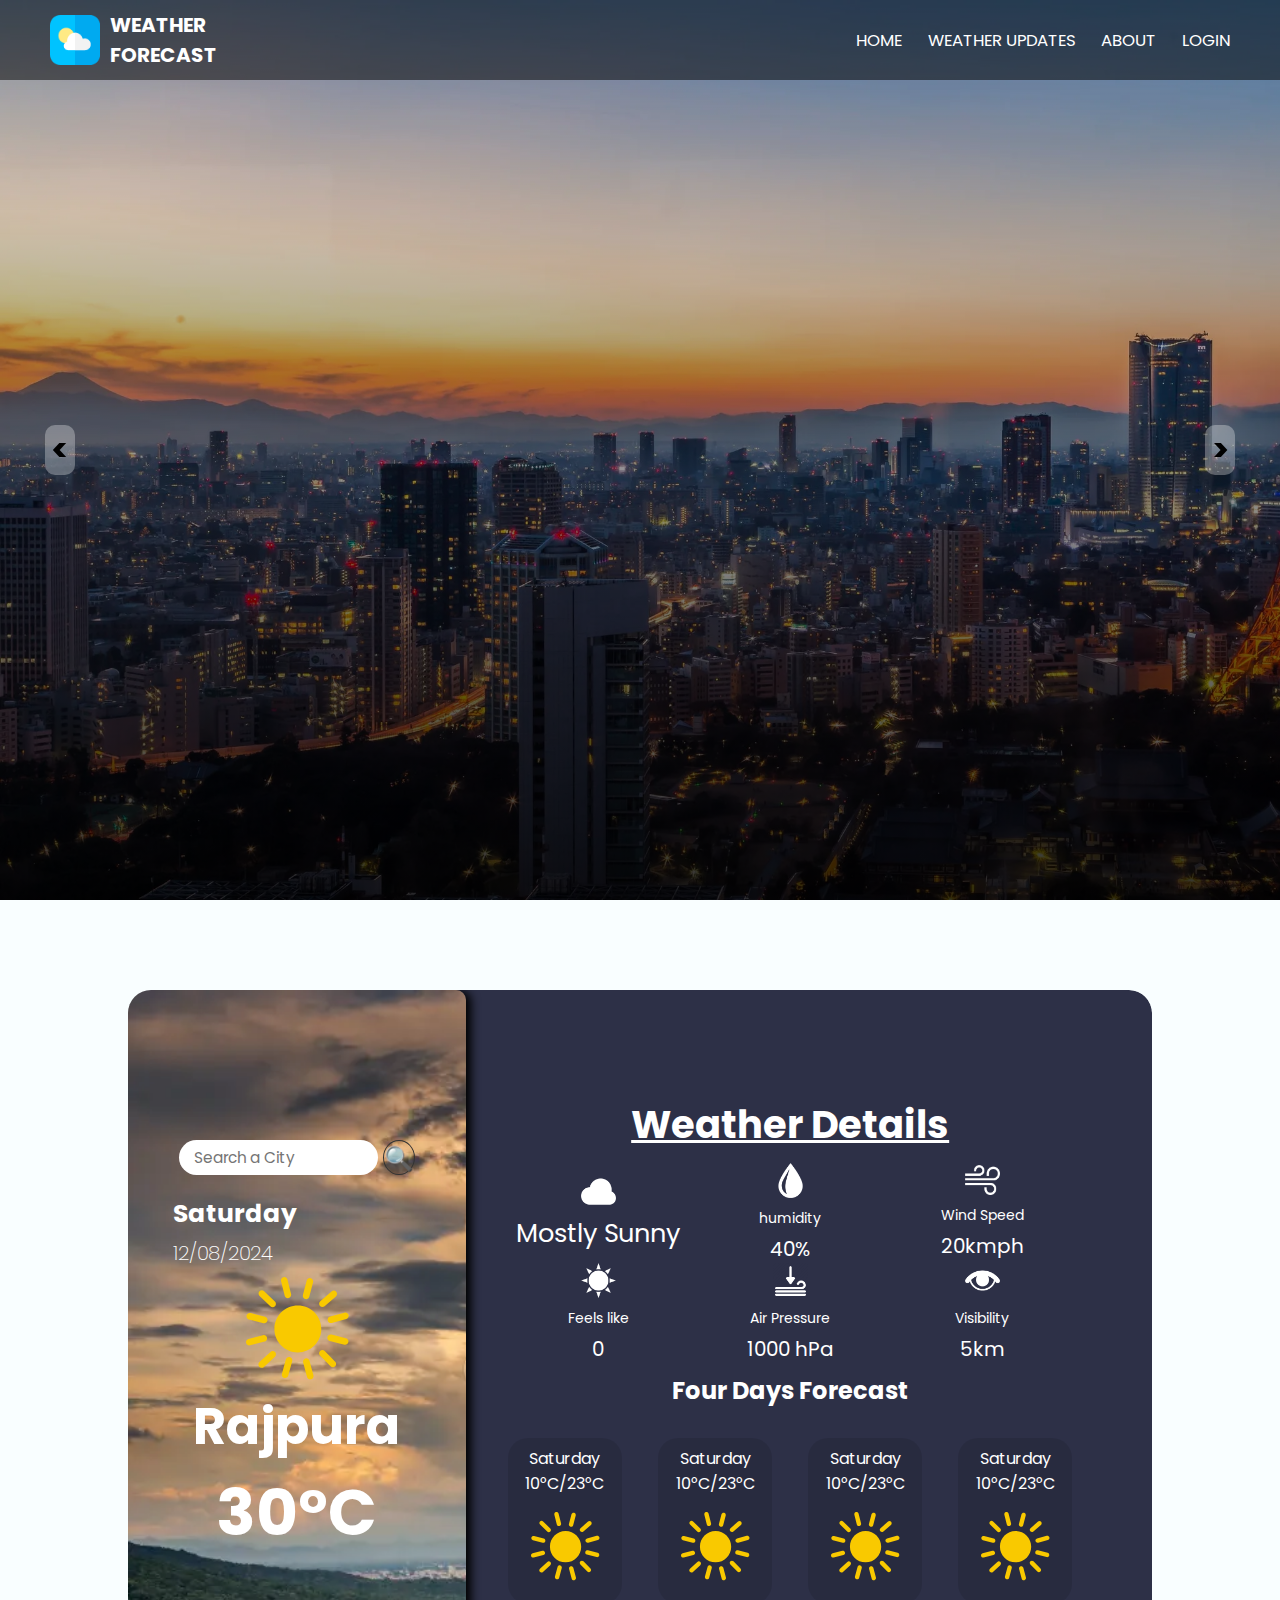
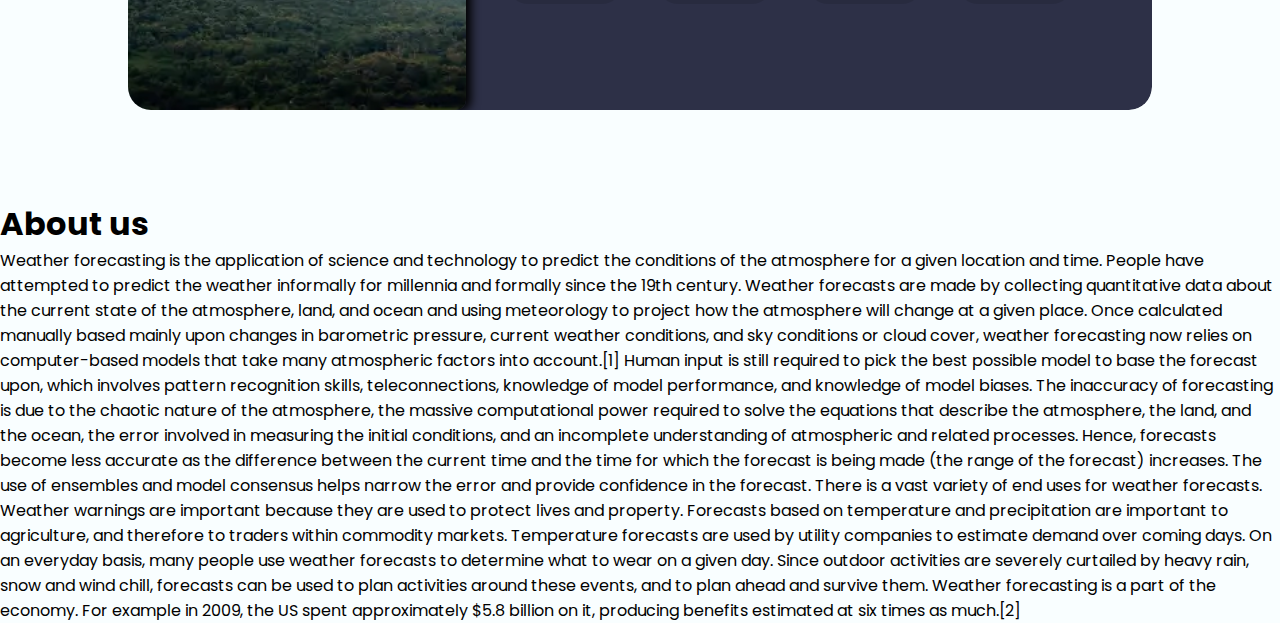
==== commit dfcb7237: "Added the about section" ====
--- a/index.html
+++ b/index.html
@@ -221,10 +221,22 @@
                         <img src="images/clear.svg" alt="">
                     </div>
                 </div>
-    </div>
-
-</div>
-</div>
+            </div>
+        </div>
+    </div>
+
+    <div class="about">
+        <h1>About us</h1>
+        <p>Weather forecasting is the application of science and technology to predict the conditions of the atmosphere for a given location and time. People have attempted to predict the weather informally for millennia and formally since the 19th century.
+
+            Weather forecasts are made by collecting quantitative data about the current state of the atmosphere, land, and ocean and using meteorology to project how the atmosphere will change at a given place. Once calculated manually based mainly upon changes in barometric pressure, current weather conditions, and sky conditions or cloud cover, weather forecasting now relies on computer-based models that take many atmospheric factors into account.[1] Human input is still required to pick the best possible model to base the forecast upon, which involves pattern recognition skills, teleconnections, knowledge of model performance, and knowledge of model biases.
+            
+            The inaccuracy of forecasting is due to the chaotic nature of the atmosphere, the massive computational power required to solve the equations that describe the atmosphere, the land, and the ocean, the error involved in measuring the initial conditions, and an incomplete understanding of atmospheric and related processes. Hence, forecasts become less accurate as the difference between the current time and the time for which the forecast is being made (the range of the forecast) increases. The use of ensembles and model consensus helps narrow the error and provide confidence in the forecast.
+            
+            There is a vast variety of end uses for weather forecasts. Weather warnings are important because they are used to protect lives and property. Forecasts based on temperature and precipitation are important to agriculture, and therefore to traders within commodity markets. Temperature forecasts are used by utility companies to estimate demand over coming days. On an everyday basis, many people use weather forecasts to determine what to wear on a given day. Since outdoor activities are severely curtailed by heavy rain, snow and wind chill, forecasts can be used to plan activities around these events, and to plan ahead and survive them.
+            
+            Weather forecasting is a part of the economy. For example in 2009, the US spent approximately $5.8 billion on it, producing benefits estimated at six times as much.[2]</p>
+    </div>
 
 </body>
 </html>--- a/style.css
+++ b/style.css
@@ -444,243 +444,6 @@
     border-radius: 20px;
     transition: .5s;
 }
-.weatherday:hover{
-    background-color: rgba(0,0,0,.25);
-}
-
-.weatherday img{
-    width: 40px;
-    margin-top: -10px;
-    pointer-events: none;
-}
-.weatherday p.day{
-    font-size: 1.2vw;
-    pointer-events: none;
-}
-.weatherday p.temperature{
-    margin: 10px;
-    pointer-events: none;
-}
-.about{
-    width: 100%;
-    height:auto;
-    display: flex;
-    align-items: center;
-    flex-direction: column;
-    padding: 30px 0;
-    padding-bottom: 3vw;
-}
-.about h1{
-    font-size: 50px;
-    text-decoration: underline;
-}
-.about p{
-    width: 80vw;
-    font-size: 20px;
-    text-align: justify;
-    margin-top: 50px;
-    color: rgb(32, 28, 28);
-    height:auto;
-} 
-
-.reviewpage{
-    width: 100%;
-    height: 95vh;
-    background: rgba(0,0,0,.6);
-    position: relative;
-    overflow: hidden;
-    gap: 10vw;
-    flex-wrap: wrap;
-}
-.reviewpage::before{
-    content: '';
-    position: absolute;
-    width: 100%;
-    height: 100%;
-    background: url(images/deskbg.jfif);
-    background-size: cover;
-    z-index: -1;
-    filter: blur(3px);
-}
-.addheading{
-    width: 40vw;
-    font-size: 1.3vw;
-}
-.addheading h1{
-    font-size: 3em;
-    background: linear-gradient(45deg,#ff5a5a,#56bbff);
-    background-clip: text;
-    color: transparent;
-}
-.addheading p{
-    color: white;
-}
-
-.reviewbox{
-    width: 30vmax;
-    background-color: rgba(255,255,255,1);
-    height: auto;
-    border-radius: 20px;
-    position: relative;
-    color: #000;
-    padding: 20px 0;
-    flex-direction: column;
-}
-
-.reviewbox h2{
-    font-size: 2vmax;
-    padding-bottom: 10px;
-}
-.addheading span{
-    font-size: 2vmax;
-}
-.reviewbox .star{
-    gap: 2vw;
-    font-size: 30px;
-}
-.reviewbox form{
-    width: 80%;
-}
-.reviewbox form input[type="text"],.reviewbox form textarea{
-    width: 100%;
-    border-radius: 20px;
-    border: 1px solid black;
-    height: 35px;
-    padding: 10px;
-    margin-top: 10px;
-}
-.reviewbox form textarea{
-    height: 100px;
-    width: 100%;
-}
-
-
-
-@media (max-width:1130px) {
-    .forecast{
-        gap:.3vw;
-    }
-}
-@media (max-width:1020px){
-    .weather-section{
-        height: 190vh;
-    }
-    .template{
-        height: 158vh;
-        overflow: visible;
-    }
-    .box{
-        top:0;
-        width: 100%;
-        box-shadow: 0px 10px 15px black;
-    }
-    .fourdays{
-        top: 0;
-        margin-top: 70vh;
-        left: 0;
-        width: 100%;
-        height: auto;
-        padding-top: 100px;
-        padding-bottom: 20px;
-    }
-    .forecast{
-        gap:4vw;
-    }
-}
-
-@media (max-width:800px) {
-    .template{
-        height: 178vh;
-    }
-    .box{
-        height: 60vh;
-    }
-    .fourdays{
-        margin-top: 50vh;
-    }
-    .fourdays .info{
-        grid-template-columns: 30vmax 30vmax;
-    }
-    .fourdays .info .detail{
-        width: 30vmax;
-    }
-    .forecast{
-        display: grid;
-        grid-template-columns: 20vmax 20vmax;
-    }
-    .weatherday p.day{
-        font-size: 20px;
-    }
-
-    .reviewpage{
-        height: 150vh;
-        flex-direction: column;
-    }
-    .addheading{
-        font-size: 3vw;
-        width: 80%;
-    }
-    .reviewbox{
-        width: 80%;
-    }
-    .reviewbox h2{
-        font-size: 6vw;
-    }
-    .addheading span{
-        font-size: 3vmax;
-    }
-}
-
-@media (max-width:400px) {
-    .container .weatherdetails{
-        display: grid;
-        grid-template-columns: 30vw 30vw;
-        margin-left: 0vmax;
-    }
-    .weatherdetails .detail{
-        width: 30vw;
-        height: auto;
-        padding-bottom: 20px;
-    }
-    .weatherdetails .detail img{
-        width: 10vw;
-        height: auto;
-    }
-    .weatherdetails .detail h1{
-        display: none;
-    }
-    .fourdays .info{
-        grid-template-columns: 15vmax 15vmax;
-        margin-left: 7.5vw;
-    }
-    .fourdays .info .detail{
-        width: 15vmax;
-    }
-    .forecast{
-        display: grid;
-        grid-template-columns: 14vmax 14vmax;
-    }
-    .about p{
-        font-size: 15px;;
-    }
-    .reviewpage{
-        height: 120vh;
-    }
-    .reviewpage p{
-        font-size: 2vmax;
-    }
-}
-
-@keyframes appear{
-    from{
-        opacity: 0;
-        transform: scale(0.5);
-    }
-    to{
-        opacity: 1;
-        transform: scale(1);
-    }
-}
 
 
 /* ---------About---------*/
@@ -889,35 +652,6 @@
     }
 }
 
-@media (max-width:600px) {
-    .keyfeature{
-        flex-direction: column;
-        height: 210vh;
-    }
-    .keyfeature .hiusers{
-        margin-top: 0;
-        top: 100px;
-        width: 60%;
-    }
-    .feature .featurebox{
-        width: 120%;
-        position: sticky;
-        top:50vh;
-    }
-    .feature{
-        position: sticky;
-        top: 65vh;
-        margin-top: 50px;
-    }
-    .ourstory .info p{
-        font-size: 1.25em;
-    }
-    .ourstory .info ul li{
-        font-size: 1.25em;
-    }
-}
-
-
 
 /* -----------Weather Updates---------*/
 
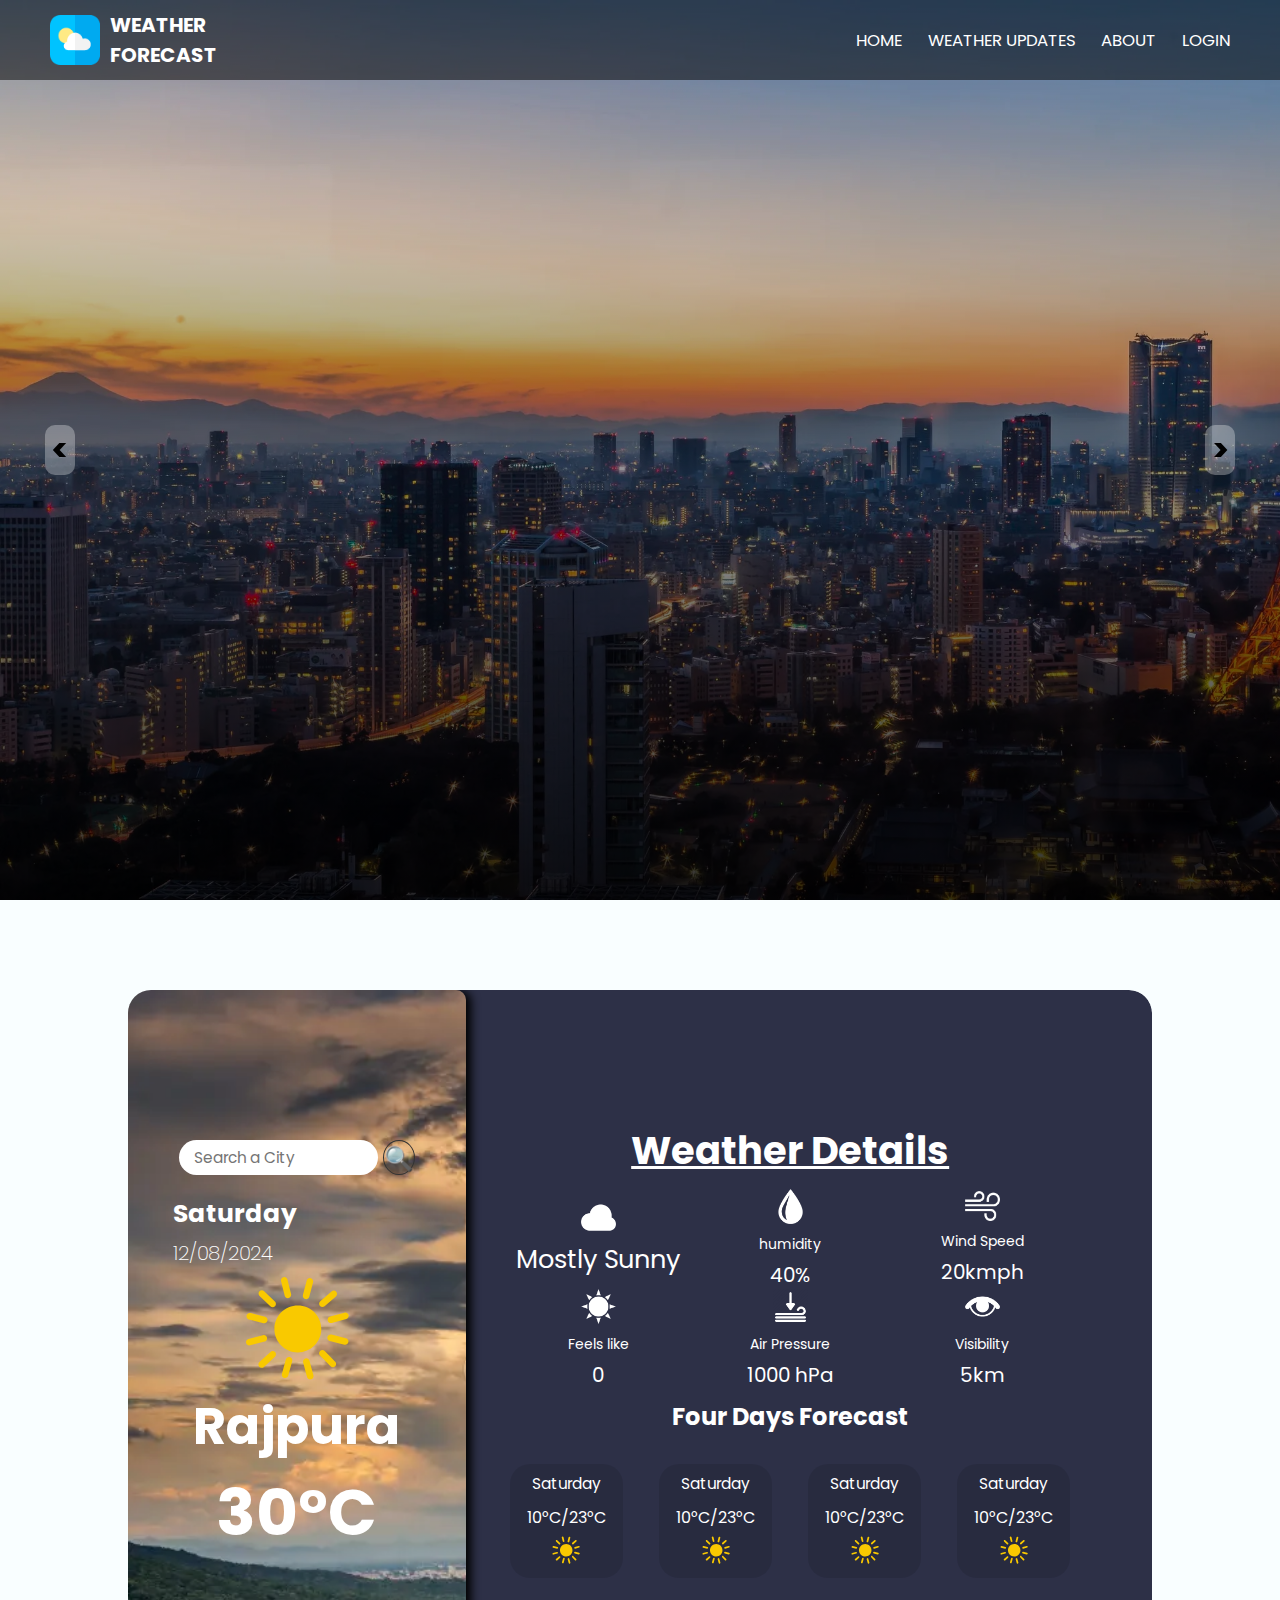
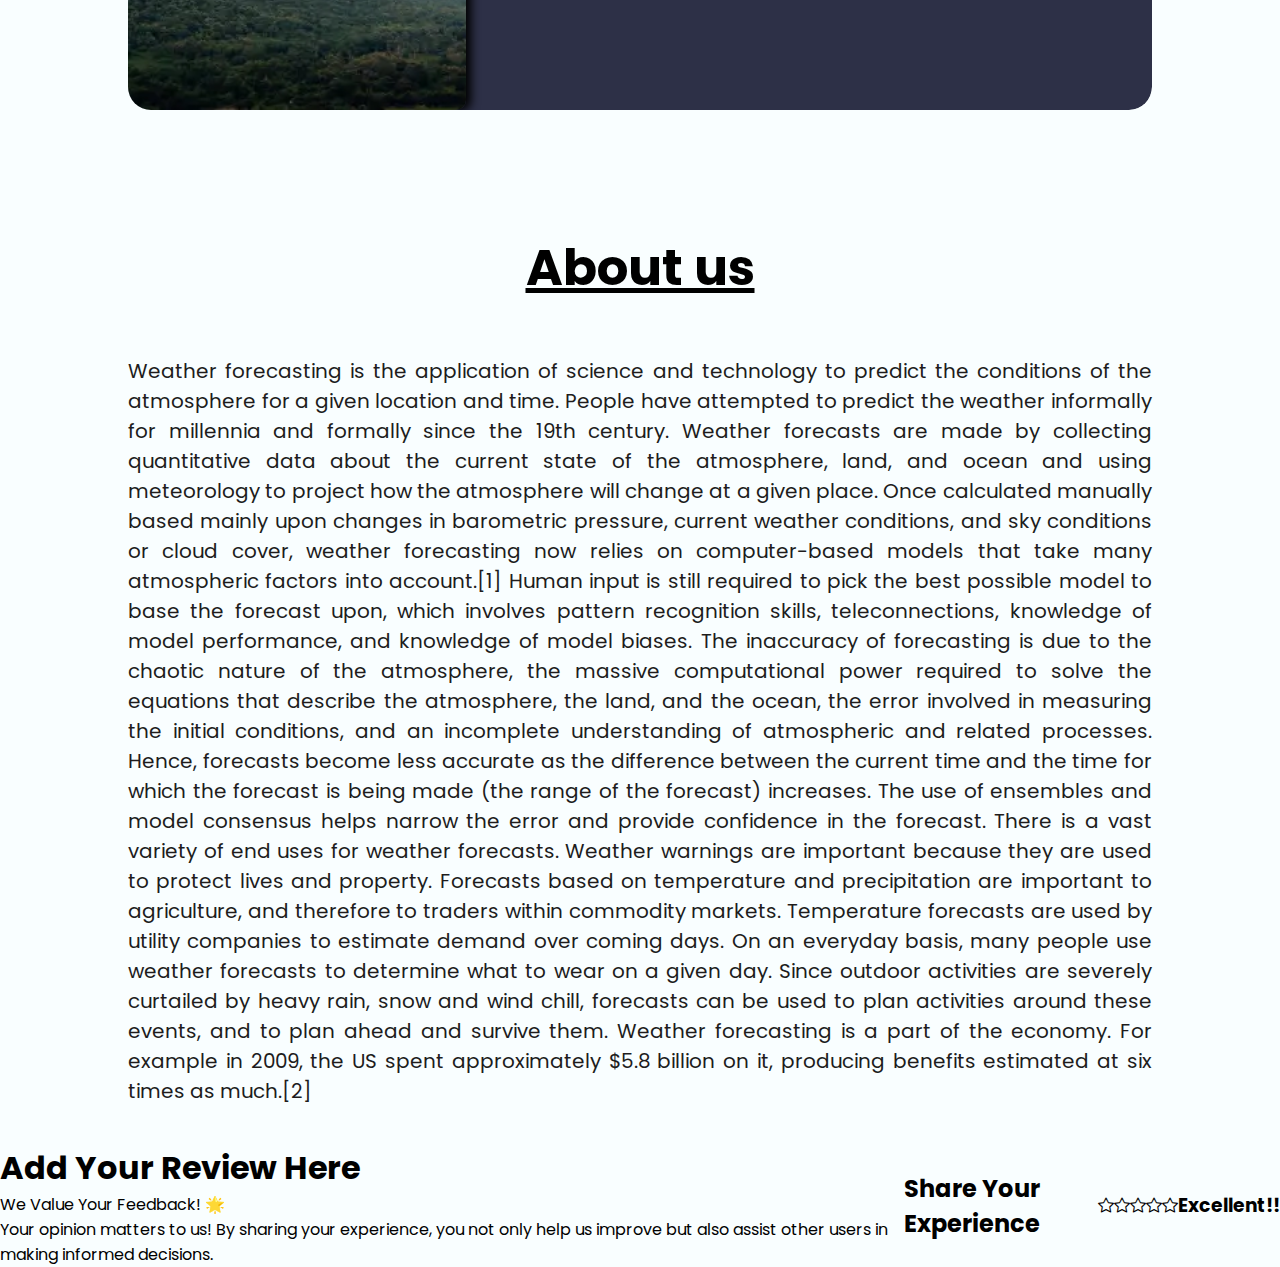
==== commit 4b6ae2f3: "Started making reviewbox" ====
--- a/index.html
+++ b/index.html
@@ -238,5 +238,25 @@
             Weather forecasting is a part of the economy. For example in 2009, the US spent approximately $5.8 billion on it, producing benefits estimated at six times as much.[2]</p>
     </div>
 
+    <div class="reviewpage flexbox">
+        <div class="addheading">
+            <h1>Add Your Review Here</h1>
+            <p><span>We Value Your Feedback! 🌟</span><br>
+                Your opinion matters to us! By sharing your experience, you not only help us improve but also assist other users in making informed decisions.
+            </p>
+        </div>
+        <div class="reviewbox flexbox">
+            <h2>Share Your Experience</h2>
+            <div class="star flexbox">
+                <i class="bi bi-star"></i>
+                <i class="bi bi-star"></i>
+                <i class="bi bi-star"></i>
+                <i class="bi bi-star"></i>
+                <i class="bi bi-star"></i>
+            </div>
+            <h3>Excellent!!</h3>
+        </div>
+    </div>
+
 </body>
 </html>--- a/style.css
+++ b/style.css
@@ -445,6 +445,45 @@
     transition: .5s;
 }
 
+.weatherday:hover{
+    background-color: rgba(0,0,0,.25);
+}
+
+.weatherday img{
+    width: 40px;
+    margin-top: -10px;
+    pointer-events: none;
+}
+.weatherday p.day{
+    font-size: 1.2vw;
+    pointer-events: none;
+}
+.weatherday p.temperature{
+    margin: 10px;
+    pointer-events: none;
+}
+.about{
+    width: 100%;
+    height:auto;
+    display: flex;
+    align-items: center;
+    flex-direction: column;
+    padding: 30px 0;
+    padding-bottom: 3vw;
+}
+.about h1{
+    font-size: 50px;
+    text-decoration: underline;
+}
+.about p{
+    width: 80vw;
+    font-size: 20px;
+    text-align: justify;
+    margin-top: 50px;
+    color: rgb(32, 28, 28);
+    height:auto;
+} 
+
 
 /* ---------About---------*/
 
@@ -798,7 +837,6 @@
     margin-top: 5px;
     color: white;
 }
-
 .cross{
     position: absolute;
     top: 0;
@@ -845,113 +883,8 @@
     backdrop-filter: blur(10px);
     
 }
-.toggle i{
-    font-size: 30px;
-    position: absolute;
-    transition: 0.5s;
-    opacity: 0;
-}
-.menubar .toggle i:nth-child(1){
-    opacity: 1;
-    transform: rotate(0deg);
-}
-.menubar:hover .toggle i:nth-child(1){
-    opacity: 0;
-    transform: rotate(360deg);
-}
-.menubar:hover .toggle i:nth-child(2){
-    opacity: 1;
-    transform: rotate(360deg);
-    font-size: 40px;
-}
-
-.menubar li{
-    position: absolute;
-    list-style: none;
-    left: 0;
-    transform-origin: 110px;
-    transform: rotate(calc(360deg / 4 * var(--i)));
-    scale: 0;
-    overflow: hidden;
-    transition: 0.5s;
-    margin-left: 0;
-    z-index: -3;
-    transition-delay: calc(0.1s * var(--i));
-}
-.menubar:hover li{
-    scale: 1;
-}
-.menubar li a{
-    position: relative;
-    display: flex;
-    justify-content: center;
-    align-items: center;
-    width: 80px;
-    height: 80px;
-    background-color: var(--clr);
-    font-size: 2.25em;
-    border-radius: 50%;
-    color: white;
-}
-.menubar li a i{
-    transform: rotate(calc(-360deg / 4 * var(--i)));
-}
-
-.sharing .image img{
-    width: 45vw;
-    height: auto;
-}
-.sharing .image img{
-    width: 45vw;
-    height: auto;
-}
-
-
-@media (max-width: 868px) {
-    .livelocate{
-        height: 130vh;
-    }
-    .contain{
-        flex-direction: column;
-    }
-    .detailss{
-        width:90%;
-    }
-    .map{
-        width: 100%;
-        margin-top: 60px;
-    }
-    .tables{
-        gap:10px;
-    }
-    .tables table{
-        font-size: 12px;
-    }
-    .multicity{
-        height: 180vh;
-    }
-    .cities{
-        width:80%;
-        grid-template-columns: 100%;
-    }
-}
-@media (max-width:798px) {
-    .sharing{
-        flex-direction: column;
-        height: 100vh;
-    }
-    .sharing .share{
-        width: 90%;
-    }
-}
-@media (max-width:400px) {
-    .multicity{
-        height: 150vh;
-    }
-    .sharing .image img{
-        width: 70vw;
-    }
-}
+
+
 
 /* ---------- Login Page -------------- */
 
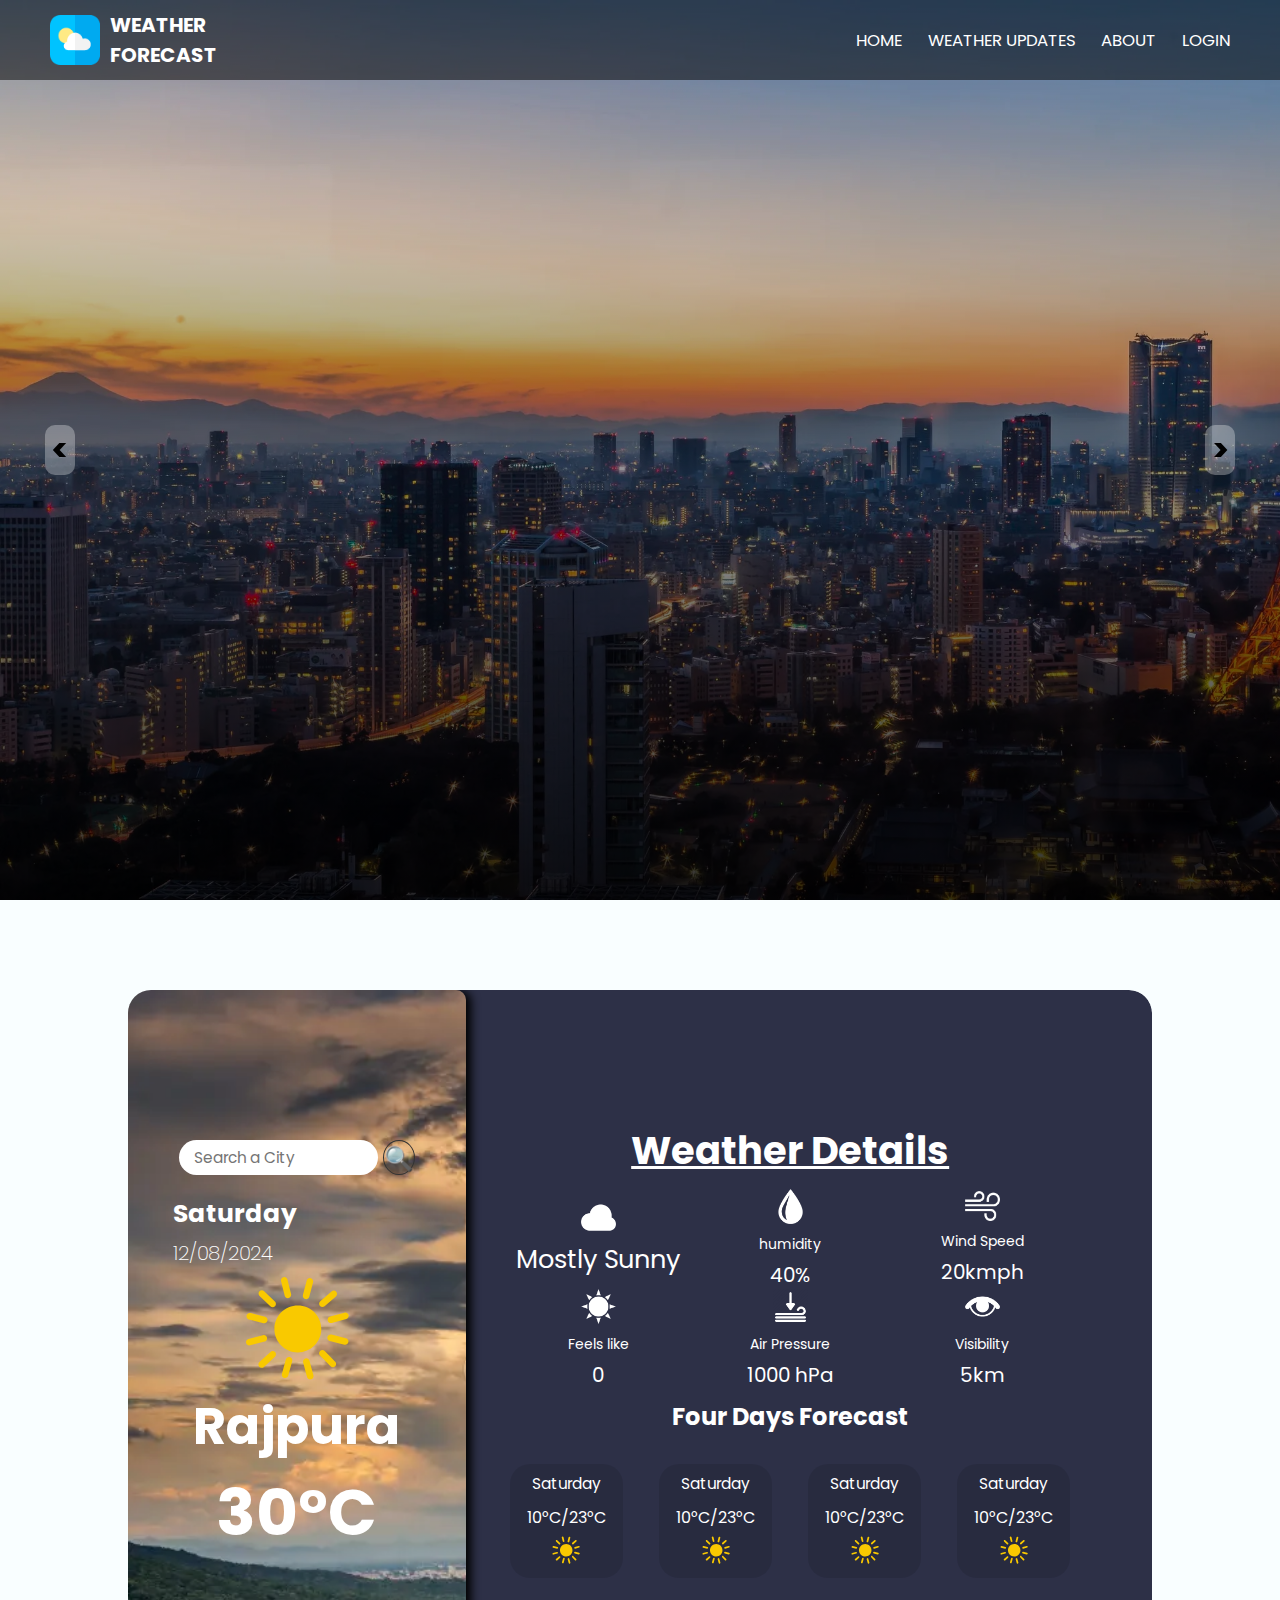
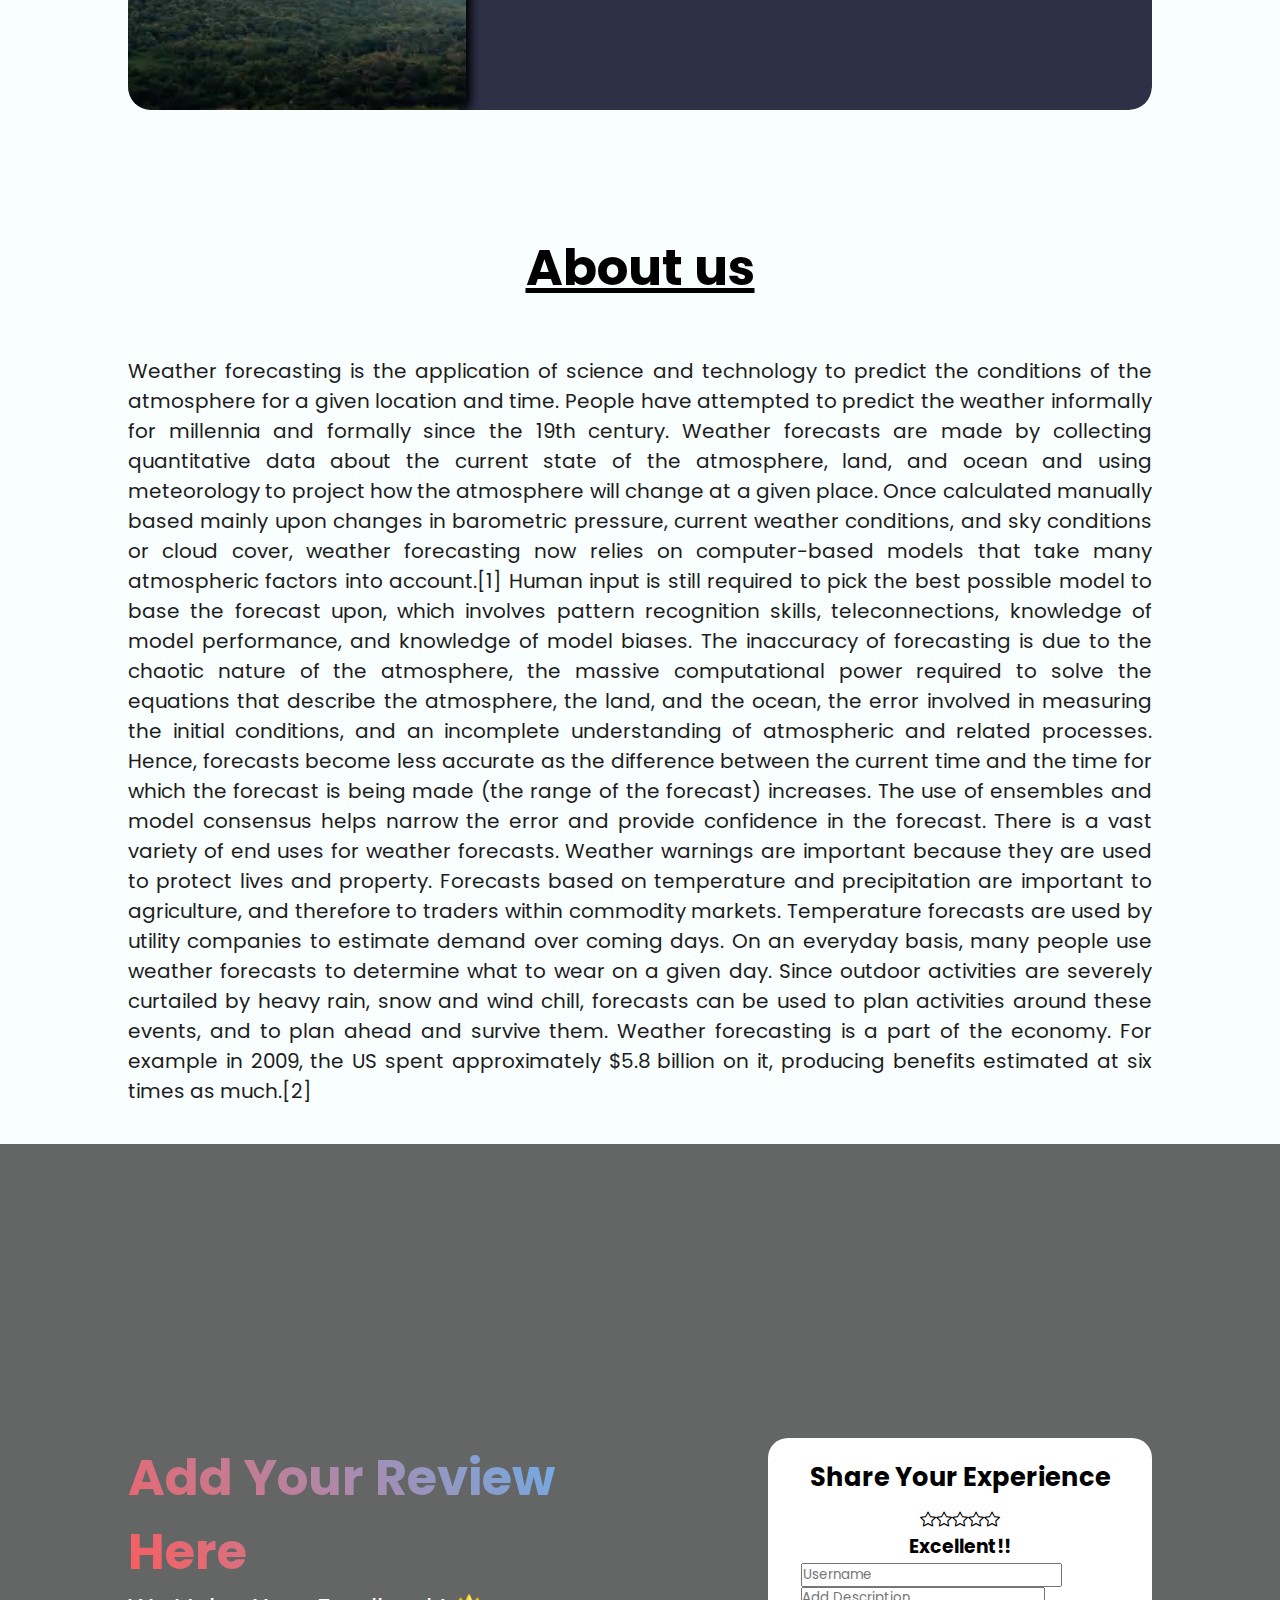
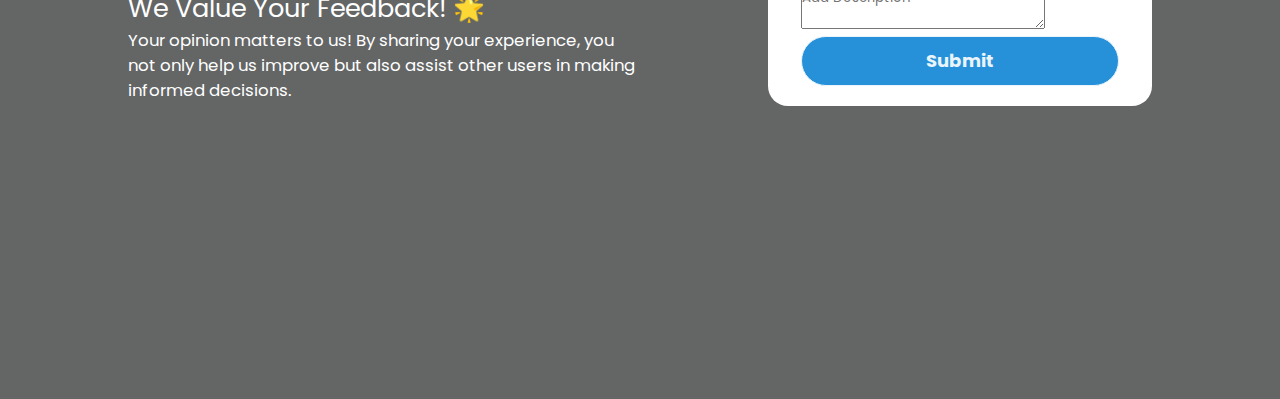
==== commit 294ca683: "added the form" ====
--- a/index.html
+++ b/index.html
@@ -255,6 +255,13 @@
                 <i class="bi bi-star"></i>
             </div>
             <h3>Excellent!!</h3>
+
+            <form action="https://api.web3forms.com/submit" method="POST">
+                <input type="hidden" name="access_key" value="4da4129d-8f93-4723-9f0a-784ccf751a40">
+                <input name="username" required type="text" placeholder="Username"><br>
+                <textarea name="message" required id="" placeholder="Add Description"></textarea>
+                <input name="submit" type="submit">
+            </form>
         </div>
     </div>
 
--- a/style.css
+++ b/style.css
@@ -484,6 +484,57 @@
     height:auto;
 } 
 
+.reviewpage{
+    width: 100%;
+    height: 95vh;
+    background: rgba(0,0,0,.6);
+    position: relative;
+    overflow: hidden;
+    gap: 10vw;
+    flex-wrap: wrap;
+}
+.reviewpage::before{
+    content: '';
+    position: absolute;
+    width: 100%;
+    height: 100%;
+    background: url(images/deskbg.jfif);
+    background-size: cover;
+    z-index: -1;
+    filter: blur(3px);
+}
+.addheading{
+    width: 40vw;
+    font-size: 1.3vw;
+}
+.addheading h1{
+    font-size: 3em;
+    background: linear-gradient(45deg,#ff5a5a,#56bbff);
+    background-clip: text;
+    color: transparent;
+}
+.addheading p{
+    color: white;
+}
+.reviewbox{
+    width: 30vmax;
+    background-color: rgba(255,255,255,1);
+    height: auto;
+    border-radius: 20px;
+    position: relative;
+    color: #000;
+    padding: 20px 0;
+    flex-direction: column;
+}
+
+.reviewbox h2{
+    font-size: 2vmax;
+    padding-bottom: 10px;
+}
+.addheading span{
+    font-size: 2vmax;
+}
+
 
 /* ---------About---------*/
 
